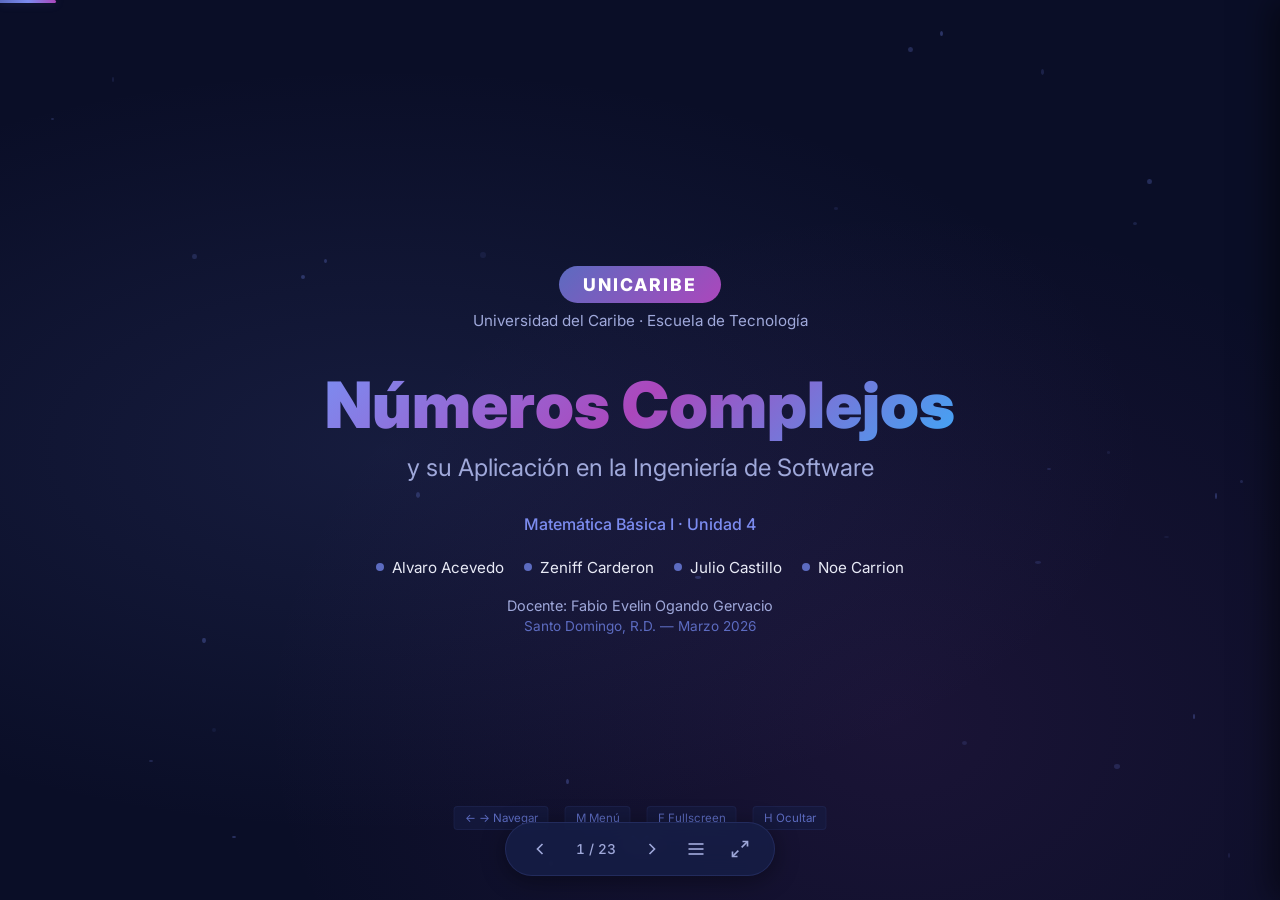
==== index.html @ 7f16c2c8 "feat: presentación interactiva números complejos - UNICARIBE" ====
<!DOCTYPE html>
<html lang="es">
<head>
  <meta charset="UTF-8">
  <meta name="viewport" content="width=device-width, initial-scale=1.0">
  <title>Números Complejos y su Aplicación en la Ingeniería de Software</title>
  <link rel="stylesheet" href="styles.css">
  <link rel="preconnect" href="https://fonts.googleapis.com">
  <link href="https://fonts.googleapis.com/css2?family=Inter:wght@300;400;500;600;700;800;900&family=JetBrains+Mono:wght@400;500&display=swap" rel="stylesheet">
</head>
<body>

  <!-- Progress Bar -->
  <div class="progress-bar" id="progressBar"></div>

  <!-- Navigation -->
  <nav class="nav-controls">
    <button class="nav-btn" id="btnPrev" title="Anterior (←)">
      <svg width="20" height="20" viewBox="0 0 24 24" fill="none" stroke="currentColor" stroke-width="2"><polyline points="15 18 9 12 15 6"/></svg>
    </button>
    <span class="slide-counter" id="slideCounter">1 / 23</span>
    <button class="nav-btn" id="btnNext" title="Siguiente (→)">
      <svg width="20" height="20" viewBox="0 0 24 24" fill="none" stroke="currentColor" stroke-width="2"><polyline points="9 18 15 12 9 6"/></svg>
    </button>
    <button class="nav-btn" id="btnMenu" title="Índice (M)">
      <svg width="20" height="20" viewBox="0 0 24 24" fill="none" stroke="currentColor" stroke-width="2"><line x1="3" y1="6" x2="21" y2="6"/><line x1="3" y1="12" x2="21" y2="12"/><line x1="3" y1="18" x2="21" y2="18"/></svg>
    </button>
    <button class="nav-btn" id="btnFullscreen" title="Pantalla completa (F)">
      <svg width="20" height="20" viewBox="0 0 24 24" fill="none" stroke="currentColor" stroke-width="2"><polyline points="15 3 21 3 21 9"/><polyline points="9 21 3 21 3 15"/><line x1="21" y1="3" x2="14" y2="10"/><line x1="3" y1="21" x2="10" y2="14"/></svg>
    </button>
  </nav>

  <!-- Side Menu -->
  <div class="side-menu" id="sideMenu">
    <div class="menu-header">
      <h3>Índice</h3>
      <button class="menu-close" id="menuClose">&times;</button>
    </div>
    <ul class="menu-list" id="menuList"></ul>
  </div>
  <div class="menu-overlay" id="menuOverlay"></div>

  <!-- Slides Container -->
  <div class="slides-container" id="slidesContainer">

    <!-- SLIDE 0: Portada -->
    <section class="slide slide-cover active" data-title="Portada">
      <div class="cover-bg">
        <div class="cover-particles" id="coverParticles"></div>
      </div>
      <div class="cover-content">
        <div class="cover-university">
          <div class="uni-badge">UNICARIBE</div>
          <p>Universidad del Caribe &middot; Escuela de Tecnología</p>
        </div>
        <h1 class="cover-title">
          <span class="title-accent">Números Complejos</span>
          <span class="title-sub">y su Aplicación en la Ingeniería de Software</span>
        </h1>
        <div class="cover-meta">
          <p class="cover-subject">Matemática Básica I &middot; Unidad 4</p>
          <div class="cover-team">
            <div class="team-member"><span class="team-dot"></span>Alvaro Acevedo</div>
            <div class="team-member"><span class="team-dot"></span>Zeniff Carderon</div>
            <div class="team-member"><span class="team-dot"></span>Julio Castillo</div>
            <div class="team-member"><span class="team-dot"></span>Noe Carrion</div>
          </div>
          <p class="cover-prof">Docente: Fabio Evelin Ogando Gervacio</p>
          <p class="cover-date">Santo Domingo, R.D. &mdash; Marzo 2026</p>
        </div>
        <div class="cover-arrow" onclick="goToSlide(1)">
          <svg width="32" height="32" viewBox="0 0 24 24" fill="none" stroke="currentColor" stroke-width="2"><polyline points="6 9 12 15 18 9"/></svg>
        </div>
      </div>
    </section>

    <!-- SLIDE 1: Agenda -->
    <section class="slide" data-title="Agenda">
      <div class="slide-inner">
        <div class="section-label">Vista General</div>
        <h2 class="slide-title">Agenda de la Presentación</h2>
        <div class="agenda-grid">
          <div class="agenda-card" onclick="goToSlide(2)">
            <div class="agenda-num">01</div>
            <div class="agenda-info">
              <h4>Introducción y Justificación</h4>
              <p>Contexto y relevancia del tema</p>
              <span class="agenda-speaker">Zeniff Carderon</span>
            </div>
          </div>
          <div class="agenda-card" onclick="goToSlide(4)">
            <div class="agenda-num">02</div>
            <div class="agenda-info">
              <h4>Números Imaginarios y Unidad Imaginaria</h4>
              <p>Fundamentos teóricos</p>
              <span class="agenda-speaker">Zeniff Carderon</span>
            </div>
          </div>
          <div class="agenda-card" onclick="goToSlide(7)">
            <div class="agenda-num">03</div>
            <div class="agenda-info">
              <h4>Conjuntos y Operaciones Complejas</h4>
              <p>Aritmética compleja y FFT</p>
              <span class="agenda-speaker">Noe Carrion</span>
            </div>
          </div>
          <div class="agenda-card" onclick="goToSlide(12)">
            <div class="agenda-num">04</div>
            <div class="agenda-info">
              <h4>Fractales, Cripto, IA y Videojuegos</h4>
              <p>Aplicaciones en software</p>
              <span class="agenda-speaker">Alvaro Acevedo</span>
            </div>
          </div>
          <div class="agenda-card" onclick="goToSlide(16)">
            <div class="agenda-num">05</div>
            <div class="agenda-info">
              <h4>Telecom, Robótica y Cuántica</h4>
              <p>Aplicaciones avanzadas</p>
              <span class="agenda-speaker">Julio Castillo</span>
            </div>
          </div>
          <div class="agenda-card" onclick="goToSlide(20)">
            <div class="agenda-num">06</div>
            <div class="agenda-info">
              <h4>Conclusiones</h4>
              <p>Síntesis y reflexiones</p>
              <span class="agenda-speaker">Julio Castillo</span>
            </div>
          </div>
        </div>
      </div>
    </section>

    <!-- SLIDE 2: Introducción -->
    <section class="slide" data-title="Introducción" data-speaker="Zeniff Carderon">
      <div class="slide-inner">
        <div class="speaker-badge">Zeniff Carderon</div>
        <div class="section-label">Sección 1</div>
        <h2 class="slide-title">Introducción</h2>
        <div class="two-col">
          <div class="col-text">
            <div class="reveal-item">
              <div class="highlight-box">
                <p>Cuando escuchamos <strong>"números complejos"</strong>, puede sonar abstracto. Pero la realidad es que están detrás de tecnologías que usamos <em>todos los días</em>.</p>
              </div>
            </div>
            <ul class="styled-list reveal-item">
              <li><span class="list-icon">🎵</span>La música que escuchamos en Spotify</li>
              <li><span class="list-icon">📸</span>Los filtros de Instagram</li>
              <li><span class="list-icon">🎙️</span>Siri, Alexa y asistentes de voz</li>
              <li><span class="list-icon">🎮</span>Los gráficos de los videojuegos</li>
            </ul>
            <div class="reveal-item">
              <div class="callout-box">
                <strong>Objetivo:</strong> Entender los números complejos y ver cómo se usan para construir software en la vida real.
              </div>
            </div>
          </div>
          <div class="col-visual">
            <div class="app-hub">
              <div class="hub-center">Números<br>Complejos</div>
              <div class="hub-item hub-1">FFT / Audio<br><small>MP3, Spotify</small></div>
              <div class="hub-item hub-2">Fractales<br><small>Mandelbrot</small></div>
              <div class="hub-item hub-3">Criptografía<br><small>RSA, Cuántica</small></div>
              <div class="hub-item hub-4">IA<br><small>Redes neuronales</small></div>
              <div class="hub-item hub-5">Gráficos 2D/3D<br><small>Unity, Unreal</small></div>
            </div>
          </div>
        </div>
      </div>
    </section>

    <!-- SLIDE 3: Justificación -->
    <section class="slide" data-title="Justificación" data-speaker="Zeniff Carderon">
      <div class="slide-inner">
        <div class="speaker-badge">Zeniff Carderon</div>
        <div class="section-label">Sección 2</div>
        <h2 class="slide-title">Justificación</h2>
        <div class="cards-row">
          <div class="info-card reveal-item">
            <div class="card-icon">🎯</div>
            <h4>¿En qué consiste?</h4>
            <p>Investigación de la Unidad 4 (números complejos) con ejemplos y aplicaciones directas a la ingeniería de software. No es solo copiar definiciones, sino <strong>entender para qué sirven</strong>.</p>
          </div>
          <div class="info-card reveal-item">
            <div class="card-icon">🎓</div>
            <h4>Relevancia Académica</h4>
            <p>Contextualizamos los números complejos dentro de problemas reales: procesamiento de señales, computación gráfica, seguridad informática.</p>
          </div>
          <div class="info-card reveal-item">
            <div class="card-icon">🏢</div>
            <h4>Importancia Industrial</h4>
            <p>Empresas como <strong>Google, Apple, Meta, Spotify y Tesla</strong> utilizan algoritmos que dependen directamente de la aritmética de números complejos.</p>
          </div>
        </div>
        <div class="reveal-item">
          <div class="quote-box">
            "Como futuros ingenieros de software, necesitamos saber que las matemáticas NO son algo separado de la programación."
          </div>
        </div>
      </div>
    </section>

    <!-- SLIDE 4: Números Imaginarios -->
    <section class="slide" data-title="3.1 Números Imaginarios" data-speaker="Zeniff Carderon">
      <div class="slide-inner">
        <div class="speaker-badge">Zeniff Carderon</div>
        <div class="section-label">Tema 3.1</div>
        <h2 class="slide-title">Los Números Imaginarios</h2>
        <div class="two-col">
          <div class="col-text">
            <div class="reveal-item">
              <div class="problem-box">
                <h4>El problema</h4>
                <p>¿Qué pasa si intentamos resolver <strong>x² = −1</strong>?</p>
                <p>No existe ningún número real cuyo cuadrado sea negativo.</p>
              </div>
            </div>
            <div class="reveal-item">
              <div class="solution-box">
                <h4>La solución</h4>
                <p>Los matemáticos inventaron un nuevo tipo de número: los <strong>números imaginarios</strong>.</p>
                <p>Forma: <code class="formula">bi</code> donde <em>b</em> es un número real e <em>i</em> es la "unidad imaginaria".</p>
                <p class="examples">Ejemplos: <code>3i</code>, <code>−5i</code>, <code>0.7i</code></p>
              </div>
            </div>
            <div class="reveal-item">
              <div class="callout-box">
                <strong>En software:</strong> La Transformada de Fourier usa números imaginarios internamente. Sin ellos, no existiría el formato MP3 ni los asistentes de voz.
              </div>
            </div>
          </div>
          <div class="col-visual reveal-item">
            <div class="code-block">
              <div class="code-header">
                <span class="code-dot red"></span>
                <span class="code-dot yellow"></span>
                <span class="code-dot green"></span>
                <span class="code-lang">Python</span>
              </div>
              <pre><code><span class="code-comment"># En Python, se usa 'j' en vez de 'i'</span>
z = 3 + 4j
<span class="code-keyword">print</span>(z)        <span class="code-comment"># (3+4j)</span>
<span class="code-keyword">print</span>(z.real)   <span class="code-comment"># 3.0</span>
<span class="code-keyword">print</span>(z.imag)   <span class="code-comment"># 4.0</span></code></pre>
            </div>
            <div class="fun-fact">
              <strong>Dato curioso:</strong> Los ingenieros eléctricos usan <em>j</em> en vez de <em>i</em> porque <em>i</em> ya se usa para la corriente. Por eso Python también usa <em>j</em>.
            </div>
          </div>
        </div>
      </div>
    </section>

    <!-- SLIDE 5: Unidad Imaginaria -->
    <section class="slide" data-title="3.2 La Unidad Imaginaria" data-speaker="Zeniff Carderon">
      <div class="slide-inner">
        <div class="speaker-badge">Zeniff Carderon</div>
        <div class="section-label">Tema 3.2</div>
        <h2 class="slide-title">La Unidad Imaginaria</h2>
        <div class="formula-hero reveal-item">
          <div class="formula-big">i = √(−1)</div>
          <div class="formula-equiv">equivalentemente: i² = −1</div>
        </div>
        <div class="reveal-item">
          <h3 class="subtitle">Ciclo de las potencias de <em>i</em> (se repite cada 4)</h3>
        </div>
        <div class="cycle-grid reveal-item">
          <div class="cycle-card cycle-1">
            <div class="cycle-power">i¹ = i</div>
            <div class="cycle-angle">90° rotación</div>
          </div>
          <div class="cycle-arrow">→</div>
          <div class="cycle-card cycle-2">
            <div class="cycle-power">i² = −1</div>
            <div class="cycle-angle">180° rotación</div>
          </div>
          <div class="cycle-arrow">→</div>
          <div class="cycle-card cycle-3">
            <div class="cycle-power">i³ = −i</div>
            <div class="cycle-angle">270° rotación</div>
          </div>
          <div class="cycle-arrow">→</div>
          <div class="cycle-card cycle-4">
            <div class="cycle-power">i⁴ = 1</div>
            <div class="cycle-angle">360° = vuelta</div>
          </div>
        </div>
        <div class="reveal-item">
          <div class="callout-box">
            <strong>En gráficos:</strong> Multiplicar un punto por <em>i</em> equivale a rotarlo 90° en la pantalla. Esto se usa en motores gráficos 2D, herramientas CAD y animaciones.
          </div>
        </div>
      </div>
    </section>

    <!-- SLIDE 6: Transición Desarrollo -->
    <section class="slide slide-transition" data-title="— Desarrollo Teórico">
      <div class="transition-content">
        <div class="transition-number">Parte II</div>
        <h2 class="transition-title">Conjuntos y Operaciones<br>con Números Complejos</h2>
        <p class="transition-sub">Ahora que conocemos los imaginarios, veamos cómo se combinan con los reales</p>
        <div class="transition-speaker">Expone: Noe Carrion</div>
      </div>
    </section>

    <!-- SLIDE 7: Conjuntos de Números Complejos -->
    <section class="slide" data-title="3.3 Conjuntos de Números Complejos" data-speaker="Noe Carrion">
      <div class="slide-inner">
        <div class="speaker-badge">Noe Carrion</div>
        <div class="section-label">Tema 3.3</div>
        <h2 class="slide-title">Conjuntos de Números Complejos (a + bi)</h2>
        <div class="two-col">
          <div class="col-text">
            <div class="formula-hero small reveal-item">
              <div class="formula-big">z = a + bi</div>
              <div class="formula-equiv"><em>a</em> = parte real &nbsp;|&nbsp; <em>b</em> = parte imaginaria</div>
            </div>
            <ul class="styled-list reveal-item">
              <li>El conjunto de todos los números complejos se llama <strong>ℂ</strong></li>
              <li>Los complejos <strong>incluyen</strong> a todos los demás conjuntos numéricos</li>
              <li>El número 5 es complejo: <code>5 + 0i</code></li>
              <li>El número 3i también es complejo: <code>0 + 3i</code></li>
            </ul>
            <div class="reveal-item">
              <h4>Formas de escribir un número complejo:</h4>
              <div class="forms-list">
                <div class="form-item"><strong>Rectangular:</strong> <code>z = a + bi</code> (la más común)</div>
                <div class="form-item"><strong>Polar:</strong> <code>z = r(cosθ + i·senθ)</code></div>
                <div class="form-item"><strong>Exponencial:</strong> <code>z = r·e^(iθ)</code> — la que usa la FFT</div>
              </div>
            </div>
          </div>
          <div class="col-visual reveal-item">
            <div class="complex-plane">
              <div class="plane-title">Plano Complejo Interactivo</div>
              <div class="interactive-inputs">
                <label>a = <input type="number" id="planeInputA" value="3" step="0.5" min="-3.5" max="3.5" oninput="onPlaneInputChange()"></label>
                <span class="input-plus">+</span>
                <label><input type="number" id="planeInputB" value="2" step="0.5" min="-3" max="3" oninput="onPlaneInputChange()"> i</label>
              </div>
              <canvas id="complexPlane" width="380" height="340"></canvas>
              <div class="plane-info" id="planeInfo"></div>
            </div>
          </div>
        </div>
      </div>
    </section>

    <!-- SLIDE 8: Operaciones y Propiedades -->
    <section class="slide" data-title="3.4 Operaciones con Números Complejos" data-speaker="Noe Carrion">
      <div class="slide-inner">
        <div class="speaker-badge">Noe Carrion</div>
        <div class="section-label">Tema 3.4</div>
        <h2 class="slide-title">Operaciones y Propiedades</h2>
        <div class="two-col">
          <div class="col-text">
            <div class="reveal-item">
              <h3 class="subtitle">Propiedades (como los reales)</h3>
              <ul class="styled-list compact">
                <li><strong>Conmutativa:</strong> z₁ + z₂ = z₂ + z₁</li>
                <li><strong>Asociativa:</strong> (z₁ + z₂) + z₃ = z₁ + (z₂ + z₃)</li>
                <li><strong>Distributiva:</strong> z₁ · (z₂ + z₃) = z₁·z₂ + z₁·z₃</li>
                <li><strong>Elemento neutro:</strong> 0 para suma, 1 para multiplicación</li>
              </ul>
            </div>
          </div>
          <div class="col-text">
            <div class="reveal-item">
              <h3 class="subtitle">Operaciones clave</h3>
              <div class="ops-cards">
                <div class="op-card">
                  <h5>Conjugado</h5>
                  <code>z̄ = a − bi</code>
                  <p>Se "flipea" el signo de la parte imaginaria</p>
                </div>
                <div class="op-card">
                  <h5>Módulo</h5>
                  <code>|z| = √(a² + b²)</code>
                  <p>Distancia al origen. En la FFT = amplitud</p>
                </div>
                <div class="op-card">
                  <h5>Argumento</h5>
                  <code>θ = arctan(b/a)</code>
                  <p>El ángulo. En la FFT = fase de la señal</p>
                </div>
              </div>
            </div>
          </div>
        </div>
      </div>
    </section>

    <!-- SLIDE 9: Suma, Resta, Multiplicación, División -->
    <section class="slide" data-title="3.5 Suma, Resta, Multiplicación y División" data-speaker="Noe Carrion">
      <div class="slide-inner">
        <div class="speaker-badge">Noe Carrion</div>
        <div class="section-label">Tema 3.5</div>
        <h2 class="slide-title">Suma, Resta, Multiplicación y División</h2>
        <div class="two-col">
          <div class="col-text">
            <div class="ops-grid-compact">
              <div class="op-big-card sum reveal-item">
                <h4>➕ Suma</h4>
                <div class="op-formula">(a+bi) + (c+di) = <strong>(a+c) + (b+d)i</strong></div>
                <div class="op-result">= <span id="resultSum">4 + 7i</span></div>
              </div>
              <div class="op-big-card sub reveal-item">
                <h4>➖ Resta</h4>
                <div class="op-formula">(a+bi) − (c+di) = <strong>(a−c) + (b−d)i</strong></div>
                <div class="op-result">= <span id="resultSub">2 − 3i</span></div>
              </div>
              <div class="op-big-card mul reveal-item">
                <h4>✖️ Multiplicación</h4>
                <div class="op-formula">(ac−bd) + (ad+bc)i</div>
                <div class="op-result">= <span id="resultMul">−1 + 22i</span></div>
              </div>
              <div class="op-big-card div reveal-item">
                <h4>➗ División</h4>
                <div class="op-formula">Multiplicar por conjugado</div>
                <div class="op-result">= <span id="resultDiv">0.68 + 0.16i</span></div>
              </div>
            </div>
          </div>
          <div class="col-text">
            <div class="reveal-item">
              <div class="calc-panel">
                <h4 class="calc-title">Calculadora Interactiva</h4>
                <div class="calc-row">
                  <span class="calc-label">z₁ =</span>
                  <input type="number" id="opsA1" value="3" step="1" class="calc-input">
                  <span class="calc-op">+</span>
                  <input type="number" id="opsB1" value="5" step="1" class="calc-input">
                  <span class="calc-i">i</span>
                </div>
                <div class="calc-row">
                  <span class="calc-label">z₂ =</span>
                  <input type="number" id="opsA2" value="1" step="1" class="calc-input">
                  <span class="calc-op">+</span>
                  <input type="number" id="opsB2" value="2" step="1" class="calc-input">
                  <span class="calc-i">i</span>
                </div>
                <p class="calc-hint">Cambia los valores y mira los resultados actualizarse en tiempo real</p>
              </div>
            </div>
            <div class="reveal-item">
              <div class="callout-box">
                <strong>¿Dónde se usan?</strong> La multiplicación compleja es el corazón de la FFT y los fractales. La suma se usa en superposición de señales.
              </div>
            </div>
          </div>
        </div>
      </div>
    </section>

    <!-- SLIDE 10: Transición Aplicaciones -->
    <section class="slide slide-transition" data-title="— Aplicaciones en Ing. de Software">
      <div class="transition-content">
        <div class="transition-number">Parte III</div>
        <h2 class="transition-title">Aplicaciones en la<br>Ingeniería de Software</h2>
        <p class="transition-sub">Ahora viene lo bueno: cómo los números complejos se aplican en el mundo real del software</p>
      </div>
    </section>

    <!-- SLIDE 11: FFT -->
    <section class="slide" data-title="4.1 Transformada Rápida de Fourier (FFT)" data-speaker="Noe Carrion">
      <div class="slide-inner">
        <div class="speaker-badge">Noe Carrion</div>
        <div class="section-label">Tema 4.1</div>
        <h2 class="slide-title">Transformada Rápida de Fourier (FFT)</h2>
        <div class="two-col">
          <div class="col-text">
            <div class="reveal-item">
              <div class="highlight-box">
                <p>La FFT toma una señal (como una grabación de audio) y la descompone en las frecuencias que la forman. <strong>Es como separar los instrumentos de una canción.</strong></p>
              </div>
            </div>
            <div class="reveal-item">
              <h3 class="subtitle">¿Dónde se usa?</h3>
              <ul class="styled-list">
                <li><span class="list-icon">🎵</span><strong>MP3 / AAC:</strong> Elimina frecuencias inaudibles</li>
                <li><span class="list-icon">🎙️</span><strong>Siri / Alexa:</strong> Descomponen la voz en frecuencias</li>
                <li><span class="list-icon">📷</span><strong>JPEG:</strong> Usa variante de FFT para comprimir fotos</li>
                <li><span class="list-icon">🎧</span><strong>Ecualizadores:</strong> Ajustan frecuencias específicas</li>
                <li><span class="list-icon">🔍</span><strong>Shazam:</strong> Identifica canciones por patrones de frecuencia</li>
              </ul>
            </div>
          </div>
          <div class="col-visual">
            <div class="canvas-demo reveal-item">
              <canvas id="fftWaveCanvas" width="380" height="340"></canvas>
              <p class="plane-caption">Señal = suma de ondas simples → FFT las separa</p>
            </div>
          </div>
        </div>
      </div>
    </section>

    <!-- SLIDE 12: Fractales / Mandelbrot -->
    <section class="slide" data-title="4.2 Fractales: Conjunto de Mandelbrot" data-speaker="Alvaro Acevedo">
      <div class="slide-inner">
        <div class="speaker-badge">Alvaro Acevedo</div>
        <div class="section-label">Tema 4.2</div>
        <h2 class="slide-title">Fractales: El Conjunto de Mandelbrot</h2>
        <div class="two-col">
          <div class="col-text">
            <div class="formula-hero small reveal-item">
              <div class="formula-big">z(n+1) = z(n)² + c</div>
              <div class="formula-equiv">donde z y c son números complejos</div>
            </div>
            <div class="reveal-item">
              <div class="steps-list">
                <div class="step-item">
                  <span class="step-num">1</span>
                  <p>Para cada punto <em>c</em> del plano complejo, se repite la fórmula</p>
                </div>
                <div class="step-item">
                  <span class="step-num">2</span>
                  <p>Si |z| no supera 2, el punto pertenece al conjunto (se pinta negro)</p>
                </div>
                <div class="step-item">
                  <span class="step-num">3</span>
                  <p>Los demás se colorean según cuántas iteraciones tardó en escapar</p>
                </div>
              </div>
            </div>
            <div class="reveal-item">
              <h3 class="subtitle">¿Dónde se usa en software?</h3>
              <ul class="styled-list compact">
                <li><strong>No Man's Sky:</strong> Genera planetas y terrenos infinitos</li>
                <li><strong>Arte generativo:</strong> Patrones únicos e impresionantes</li>
                <li><strong>Compresión fractal:</strong> Reduce tamaño de archivos</li>
                <li><strong>Antenas:</strong> Curva de Hilbert en celulares</li>
              </ul>
            </div>
          </div>
          <div class="col-visual reveal-item">
            <div class="mandelbrot-container">
              <canvas id="mandelbrotCanvas" width="380" height="340"></canvas>
              <p class="plane-caption">Hacé click en cualquier punto para ver las iteraciones</p>
              <div class="mandelbrot-info" id="mandelbrotInfo">
                <small style="color:var(--text-dim)">Click en el fractal para explorar...</small>
              </div>
            </div>
          </div>
        </div>
      </div>
    </section>

    <!-- SLIDE 13: Criptografía -->
    <section class="slide" data-title="4.3 Criptografía y Seguridad" data-speaker="Alvaro Acevedo">
      <div class="slide-inner">
        <div class="speaker-badge">Alvaro Acevedo</div>
        <div class="section-label">Tema 4.3</div>
        <h2 class="slide-title">Criptografía y Seguridad Informática</h2>
        <div class="two-col">
          <div class="col-text">
            <div class="reveal-item">
              <div class="highlight-box">
                <p>La criptografía moderna protege contraseñas, transacciones bancarias y comunicaciones. La <strong>computación cuántica</strong> está cambiando las reglas del juego.</p>
              </div>
            </div>
            <div class="reveal-item">
              <div class="steps-list">
                <div class="step-item warning">
                  <span class="step-num">!</span>
                  <p>El <strong>algoritmo de Shor</strong> (cuántico) puede romper RSA usando la Transformada Cuántica de Fourier, que trabaja con números complejos.</p>
                </div>
              </div>
            </div>
            <div class="reveal-item">
              <div class="callout-box">
                <strong>Para ingenieros de software:</strong> Necesitarán entender matemática compleja para diseñar sistemas seguros ante las amenazas cuánticas.
              </div>
            </div>
          </div>
          <div class="col-visual">
            <div class="canvas-demo reveal-item">
              <canvas id="cryptoCanvas" width="380" height="300"></canvas>
              <p class="plane-caption">Multiplicar por z(clave) = rotar + escalar = encriptar</p>
            </div>
          </div>
        </div>
      </div>
    </section>

    <!-- SLIDE 14: Inteligencia Artificial -->
    <section class="slide" data-title="4.4 Inteligencia Artificial" data-speaker="Alvaro Acevedo">
      <div class="slide-inner">
        <div class="speaker-badge">Alvaro Acevedo</div>
        <div class="section-label">Tema 4.4</div>
        <h2 class="slide-title">Inteligencia Artificial</h2>
        <div class="slide-image wide reveal-item">
          <img src="https://upload.wikimedia.org/wikipedia/commons/e/ee/Artificial_Neural_Network_with_Chip.jpg" alt="Red neuronal artificial con chip" onerror="this.parentElement.classList.add('img-fallback')">
          <div class="img-fallback-content">Redes Neuronales Artificiales</div>
          <div class="img-overlay-label">Las redes neuronales complejas usan aritmética de números complejos</div>
        </div>
        <div class="cards-row two-cards">
          <div class="info-card large reveal-item">
            <div class="card-icon">🧠</div>
            <h4>Redes Neuronales Complejas</h4>
            <p><strong>Complex-Valued Neural Networks:</strong> Usan pesos y activaciones como números complejos.</p>
            <ul class="inner-list">
              <li>Especialmente buenas procesando señales de <strong>radar, sonar y comunicaciones</strong></li>
              <li>Capturan información de fase que las redes reales pierden</li>
            </ul>
          </div>
          <div class="info-card large reveal-item">
            <div class="card-icon">🎙️</div>
            <h4>Preprocesamiento de Audio</h4>
            <p>Antes de que un modelo de IA pueda "escuchar" tu voz:</p>
            <ul class="inner-list">
              <li>La señal de audio se transforma con la <strong>FFT</strong> (números complejos)</li>
              <li>Se extraen las frecuencias</li>
              <li><strong>Sin este paso, los asistentes de voz NO funcionarían</strong></li>
            </ul>
          </div>
        </div>
        <div class="reveal-item">
          <div class="flow-simple">
            <span class="flow-step">🎤 Voz</span>
            <span class="flow-arrow">→</span>
            <span class="flow-step accent">FFT (ℂ)</span>
            <span class="flow-arrow">→</span>
            <span class="flow-step">Frecuencias</span>
            <span class="flow-arrow">→</span>
            <span class="flow-step">🤖 Modelo IA</span>
            <span class="flow-arrow">→</span>
            <span class="flow-step">💬 Respuesta</span>
          </div>
        </div>
      </div>
    </section>

    <!-- SLIDE 15: Videojuegos y Gráficos 2D/3D -->
    <section class="slide" data-title="4.5 Videojuegos y Gráficos 2D/3D" data-speaker="Alvaro Acevedo">
      <div class="slide-inner">
        <div class="speaker-badge">Alvaro Acevedo</div>
        <div class="section-label">Tema 4.5</div>
        <h2 class="slide-title">Videojuegos y Gráficos 2D/3D</h2>
        <div class="two-col">
          <div class="col-text">
            <div class="reveal-item">
              <div class="highlight-box">
                <p>Un punto en pantalla tiene coordenadas (x, y). Un número complejo <code>a + bi</code> también tiene dos componentes. <strong>¡Son equivalentes!</strong></p>
              </div>
            </div>
            <div class="reveal-item">
              <div class="compare-cards">
                <div class="compare-card">
                  <h5>Gráficos 2D</h5>
                  <ul>
                    <li>Rotaciones: z · e^(iθ)</li>
                    <li>Escalado: z · r</li>
                    <li>Traslación: z + w</li>
                    <li>Reflexión: conjugado z̄</li>
                  </ul>
                  <p class="compare-used"><strong>Usado en:</strong> Canvas HTML5, SVG, juegos 2D, Figma</p>
                </div>
                <div class="compare-card accent">
                  <h5>Gráficos 3D (Quaterniones)</h5>
                  <ul>
                    <li>Extensión de complejos a 3D/4D</li>
                    <li>q = a + bi + cj + dk</li>
                    <li>Evitan "gimbal lock"</li>
                  </ul>
                  <p class="compare-used"><strong>Usado en:</strong> Unity, Unreal, Blender, Meta Quest, drones</p>
                </div>
              </div>
            </div>
          </div>
          <div class="col-visual reveal-item">
            <div class="rotation-demo">
              <canvas id="rotationCanvas" width="350" height="350"></canvas>
              <p class="plane-caption">Multiplicar por e^(iθ) rota el punto θ grados</p>
            </div>
          </div>
        </div>
      </div>
    </section>

    <!-- SLIDE 16: Transición -->
    <section class="slide slide-transition" data-title="— Aplicaciones Avanzadas">
      <div class="transition-content">
        <div class="transition-number">Parte IV</div>
        <h2 class="transition-title">Telecomunicaciones,<br>Robótica y Cuántica</h2>
        <p class="transition-sub">Aplicaciones avanzadas que están definiendo el futuro de la tecnología</p>
        <div class="transition-speaker">Expone: Julio Castillo</div>
      </div>
    </section>

    <!-- SLIDE 17: Telecomunicaciones -->
    <section class="slide" data-title="4.6 Telecomunicaciones y Redes" data-speaker="Julio Castillo">
      <div class="slide-inner">
        <div class="speaker-badge">Julio Castillo</div>
        <div class="section-label">Tema 4.6</div>
        <h2 class="slide-title">Telecomunicaciones y Redes</h2>
        <div class="slide-image wide short reveal-item">
          <img src="https://upload.wikimedia.org/wikipedia/commons/9/96/Tour_t%C3%A9l%C3%A9communication_1230_boulevard_Louis-XIV.jpg" alt="Torre de telecomunicaciones" onerror="this.parentElement.classList.add('img-fallback')">
          <div class="img-fallback-content">Telecomunicaciones</div>
          <div class="img-overlay-label">Las señales 5G, WiFi y Bluetooth se describen matemáticamente con números complejos</div>
        </div>
        <div class="reveal-item">
          <div class="highlight-box">
            <p>Cada vez que enviás un mensaje de WhatsApp, hacés una videollamada o ves un video en YouTube, los datos viajan como <strong>ondas electromagnéticas</strong> descritas con números complejos.</p>
          </div>
        </div>
        <div class="reveal-item">
          <div class="telecom-flow">
            <div class="telecom-step">
              <div class="telecom-icon">📡</div>
              <h5>Señal 5G/WiFi</h5>
              <small>Onda compleja</small>
            </div>
            <div class="telecom-arrow">→</div>
            <div class="telecom-step accent">
              <div class="telecom-icon">⚙️</div>
              <h5>Modulación QAM/OFDM</h5>
              <small>a + bi → amplitud + fase</small>
            </div>
            <div class="telecom-arrow">→</div>
            <div class="telecom-step">
              <div class="telecom-icon">💻</div>
              <h5>Software: FFT inversa</h5>
              <small>Decodificación digital</small>
            </div>
            <div class="telecom-arrow">→</div>
            <div class="telecom-step">
              <div class="telecom-icon">📱</div>
              <h5>Tu App</h5>
              <small>Datos listos</small>
            </div>
          </div>
        </div>
        <div class="reveal-item">
          <div class="tech-tags">
            <span class="tech-tag">WiFi 6</span>
            <span class="tech-tag">5G</span>
            <span class="tech-tag">Bluetooth</span>
            <span class="tech-tag">GPS</span>
            <span class="tech-tag">Netflix</span>
            <span class="tech-tag">YouTube</span>
            <span class="tech-tag">Zoom</span>
            <span class="tech-tag">WhatsApp</span>
            <span class="tech-tag">IoT</span>
          </div>
        </div>
        <div class="canvas-demo canvas-demo-wide reveal-item">
          <canvas id="qamCanvas" width="700" height="280"></canvas>
          <p class="plane-caption">Cada punto = un número complejo = datos digitales</p>
        </div>
      </div>
    </section>

    <!-- SLIDE 18: Robótica -->
    <section class="slide" data-title="4.7 Robótica y Sistemas de Control" data-speaker="Julio Castillo">
      <div class="slide-inner">
        <div class="speaker-badge">Julio Castillo</div>
        <div class="section-label">Tema 4.7</div>
        <h2 class="slide-title">Robótica y Sistemas de Control</h2>
        <div class="two-col">
          <div class="col-text">
            <div class="reveal-item">
              <div class="highlight-box">
                <p>La <strong>Transformada de Laplace</strong> convierte ecuaciones diferenciales (difíciles) en ecuaciones algebraicas con números complejos (más fáciles).</p>
              </div>
            </div>
            <div class="reveal-item">
              <p>Los ingenieros analizan dónde caen los <strong>"polos" y "ceros"</strong> del sistema en el plano complejo para determinar si es estable.</p>
            </div>
            <div class="reveal-item">
              <h3 class="subtitle">¿Dónde se aplica?</h3>
              <ul class="styled-list compact">
                <li><strong>Drones y robots:</strong> Software de vuelo (PX4, ArduPilot) usa controladores PID diseñados en el plano complejo</li>
                <li><strong>Tesla, Waymo:</strong> Sistemas de control para carros autónomos</li>
                <li><strong>MATLAB/Simulink:</strong> Modela sistemas con polos y ceros complejos</li>
                <li><strong>Física de juegos:</strong> Amortiguación y oscilaciones se resuelven con raíces complejas</li>
              </ul>
            </div>
          </div>
          <div class="col-visual">
            <div class="slide-image compact reveal-item">
              <img src="https://upload.wikimedia.org/wikipedia/commons/f/fe/Lexington_Medical%2C_Inc._Manufacturing_Robot_Arm.jpg" alt="Brazo robótico industrial" onerror="this.parentElement.classList.add('img-fallback')">
              <div class="img-fallback-content">Robótica Industrial</div>
            </div>
            <div class="canvas-demo reveal-item">
              <canvas id="controlCanvas" width="380" height="280"></canvas>
              <p class="plane-caption">Respuesta del sistema: polos complejos = oscilación que se estabiliza</p>
            </div>
          </div>
        </div>
      </div>
    </section>

    <!-- SLIDE 19: Computación Cuántica -->
    <section class="slide" data-title="4.8 Computación Cuántica" data-speaker="Julio Castillo">
      <div class="slide-inner">
        <div class="speaker-badge">Julio Castillo</div>
        <div class="section-label">Tema 4.8</div>
        <h2 class="slide-title">Computación Cuántica</h2>
        <div class="slide-image wide short reveal-item">
          <img src="https://upload.wikimedia.org/wikipedia/commons/9/91/IBM_Quantum_System_One.jpg" alt="IBM Quantum System One" onerror="this.parentElement.classList.add('img-fallback')">
          <div class="img-fallback-content">Computadora Cuántica IBM</div>
          <div class="img-overlay-label">IBM Quantum System One: los qubits se representan con números complejos</div>
        </div>
        <div class="formula-hero small reveal-item">
          <div class="formula-big">|ψ⟩ = α|0⟩ + β|1⟩</div>
          <div class="formula-equiv">donde α y β son números COMPLEJOS que cumplen |α|² + |β|² = 1</div>
        </div>
        <div class="cards-row two-cards reveal-item">
          <div class="info-card large">
            <div class="card-icon">⚛️</div>
            <h4>El Qubit</h4>
            <p>Mientras un bit clásico es 0 o 1, un qubit puede ser <strong>superposición de ambos</strong>. Esta superposición se describe con números complejos.</p>
          </div>
          <div class="info-card large">
            <div class="card-icon">🚀</div>
            <h4>¿Por qué importa?</h4>
            <ul class="inner-list">
              <li><strong>Qiskit, Cirq, Q#:</strong> Requieren entender números complejos</li>
              <li><strong>Criptografía post-cuántica:</strong> Nuevos algoritmos de encriptación</li>
              <li><strong>Optimización:</strong> QAOA resuelve problemas complejos más rápido</li>
              <li><strong>ML cuántico:</strong> Redes neuronales + circuitos cuánticos</li>
            </ul>
          </div>
        </div>
        <div class="reveal-item">
          <div class="flow-simple">
            <span class="flow-step">Qubit<br><small>α|0⟩ + β|1⟩</small></span>
            <span class="flow-arrow">→</span>
            <span class="flow-step accent">Puertas Cuánticas<br><small>Matrices de ℂ</small></span>
            <span class="flow-arrow">→</span>
            <span class="flow-step">Resultado<br><small>Algoritmo de Shor, QFT</small></span>
          </div>
        </div>
      </div>
    </section>

    <!-- SLIDE 20: Tabla Resumen -->
    <section class="slide" data-title="Tabla Resumen">
      <div class="slide-inner">
        <div class="section-label">Resumen</div>
        <h2 class="slide-title">¿Dónde se usa cada operación?</h2>
        <div class="table-wrapper reveal-item">
          <table class="styled-table">
            <thead>
              <tr>
                <th>Operación</th>
                <th>Se usa en...</th>
                <th>Ejemplo real</th>
              </tr>
            </thead>
            <tbody>
              <tr>
                <td><strong>Suma / Resta</strong></td>
                <td>Superposición de señales</td>
                <td>Ecualizadores, filtros de audio</td>
              </tr>
              <tr>
                <td><strong>Multiplicación</strong></td>
                <td>FFT, fractales, rotaciones 2D</td>
                <td>Mandelbrot, motores de juegos</td>
              </tr>
              <tr>
                <td><strong>División</strong></td>
                <td>Análisis de impedancia</td>
                <td>Software embebido, IoT</td>
              </tr>
              <tr>
                <td><strong>Módulo |z|</strong></td>
                <td>Espectro de frecuencias</td>
                <td>MP3, Shazam, JPEG</td>
              </tr>
              <tr>
                <td><strong>Conjugado</strong></td>
                <td>Correlación de señales, división</td>
                <td>GPS, reconocimiento de patrones</td>
              </tr>
              <tr>
                <td><strong>Exp. compleja</strong></td>
                <td>FFT, modulación, rotaciones</td>
                <td>Siri, Alexa, WiFi, 5G</td>
              </tr>
              <tr>
                <td><strong>Quaterniones</strong></td>
                <td>Rotaciones 3D</td>
                <td>Unity, Unreal, VR, drones</td>
              </tr>
              <tr>
                <td><strong>Matrices complejas</strong></td>
                <td>Puertas cuánticas, control</td>
                <td>Qiskit, PID, carros autónomos</td>
              </tr>
            </tbody>
          </table>
        </div>
      </div>
    </section>

    <!-- SLIDE 21: Conclusiones -->
    <section class="slide" data-title="Conclusiones" data-speaker="Julio Castillo">
      <div class="slide-inner">
        <div class="speaker-badge">Julio Castillo</div>
        <div class="section-label">Cierre</div>
        <h2 class="slide-title">Conclusiones</h2>
        <div class="conclusions-grid">
          <div class="conclusion-card reveal-item">
            <span class="conc-num">1</span>
            <p>Los números complejos <strong>no son un invento "inútil"</strong>. Son la base matemática de tecnologías que usamos todos los días.</p>
          </div>
          <div class="conclusion-card reveal-item">
            <span class="conc-num">2</span>
            <p>La <strong>FFT</strong> es quizás el algoritmo más importante del procesamiento digital. Sin ella no existirían MP3, JPEG ni reconocimiento de voz.</p>
          </div>
          <div class="conclusion-card reveal-item">
            <span class="conc-num">3</span>
            <p>Los <strong>fractales</strong> demuestran que una simple fórmula compleja (z² + c) puede generar gráficos infinitamente complejos.</p>
          </div>
          <div class="conclusion-card reveal-item">
            <span class="conc-num">4</span>
            <p>Las <strong>rotaciones 2D y 3D</strong> (quaterniones) que usan todos los motores de videojuegos son extensiones de la multiplicación compleja.</p>
          </div>
          <div class="conclusion-card reveal-item">
            <span class="conc-num">5</span>
            <p>Las <strong>telecomunicaciones modernas</strong> (WiFi, 5G, GPS, streaming) dependen de la modulación con aritmética compleja.</p>
          </div>
          <div class="conclusion-card reveal-item">
            <span class="conc-num">6</span>
            <p>La <strong>computación cuántica</strong>, el futuro de la tecnología, está completamente construida sobre números complejos.</p>
          </div>
        </div>
        <div class="reveal-item">
          <div class="quote-box">
            "Como futuros ingenieros de software, entender las matemáticas detrás del código nos permite no solo usar herramientas, sino crear y optimizar las nuestras."
          </div>
        </div>
      </div>
    </section>

    <!-- SLIDE 22: Preguntas -->
    <section class="slide slide-end" data-title="Preguntas">
      <div class="end-content">
        <div class="end-icon">💡</div>
        <h2 class="end-title">¿Preguntas?</h2>
        <p class="end-sub">Gracias por su atención</p>
        <div class="end-team">
          <div class="end-member">Alvaro Acevedo</div>
          <div class="end-member">Zeniff Carderon</div>
          <div class="end-member">Julio Castillo</div>
          <div class="end-member">Noe Carrion</div>
        </div>
        <div class="end-info">
          <p>Matemática Básica I &middot; UNICARIBE &middot; Marzo 2026</p>
          <p>Docente: Fabio Evelin Ogando Gervacio</p>
        </div>
        <button class="btn-home" onclick="goToSlide(0)">Ir al Inicio</button>
      </div>
    </section>

  </div>

  <!-- Keyboard hints -->
  <div class="keyboard-hints" id="keyboardHints">
    <span>← → Navegar</span>
    <span>M Menú</span>
    <span>F Fullscreen</span>
    <span>H Ocultar</span>
  </div>

  <script src="script.js"></script>
</body>
</html>
---- styles.css ----
/* ============================================
   VARIABLES & RESET
   ============================================ */
:root {
  --bg: #0a0e27;
  --bg-light: #111738;
  --bg-card: #161d45;
  --bg-card-hover: #1c2555;
  --text: #e8eaf6;
  --text-muted: #9fa8da;
  --text-dim: #5c6bc0;
  --accent: #5c6bc0;
  --accent-bright: #7c8cf0;
  --accent-glow: rgba(92, 107, 192, 0.3);
  --green: #66bb6a;
  --green-bg: rgba(102, 187, 106, 0.1);
  --red: #ef5350;
  --red-bg: rgba(239, 83, 80, 0.1);
  --yellow: #fdd835;
  --yellow-bg: rgba(253, 216, 53, 0.1);
  --blue: #42a5f5;
  --blue-bg: rgba(66, 165, 245, 0.1);
  --orange: #ffa726;
  --orange-bg: rgba(255, 167, 38, 0.1);
  --purple: #ab47bc;
  --purple-bg: rgba(171, 71, 188, 0.1);
  --radius: 12px;
  --radius-sm: 8px;
  --shadow: 0 4px 24px rgba(0, 0, 0, 0.4);
  --transition: 0.3s cubic-bezier(0.4, 0, 0.2, 1);
  --font: 'Inter', -apple-system, BlinkMacSystemFont, sans-serif;
  --mono: 'JetBrains Mono', 'Fira Code', monospace;
}

*, *::before, *::after { margin: 0; padding: 0; box-sizing: border-box; }

html { font-size: 16px; scroll-behavior: smooth; }

body {
  font-family: var(--font);
  background: var(--bg);
  color: var(--text);
  overflow: hidden;
  height: 100vh;
  width: 100vw;
  -webkit-font-smoothing: antialiased;
}

/* ============================================
   PROGRESS BAR
   ============================================ */
.progress-bar {
  position: fixed;
  top: 0;
  left: 0;
  height: 3px;
  background: linear-gradient(90deg, var(--accent), var(--accent-bright), var(--purple));
  z-index: 1000;
  transition: width 0.4s ease;
  border-radius: 0 2px 2px 0;
  box-shadow: 0 0 10px var(--accent-glow);
}

/* ============================================
   NAVIGATION
   ============================================ */
.nav-controls {
  position: fixed;
  bottom: 24px;
  left: 50%;
  transform: translateX(-50%);
  display: flex;
  align-items: center;
  gap: 8px;
  background: rgba(22, 29, 69, 0.9);
  backdrop-filter: blur(12px);
  border: 1px solid rgba(92, 107, 192, 0.2);
  padding: 8px 16px;
  border-radius: 50px;
  z-index: 100;
  box-shadow: var(--shadow);
}

.nav-btn {
  background: transparent;
  border: none;
  color: var(--text-muted);
  cursor: pointer;
  padding: 8px;
  border-radius: 50%;
  display: flex;
  align-items: center;
  justify-content: center;
  transition: var(--transition);
}

.nav-btn:hover {
  color: var(--text);
  background: rgba(92, 107, 192, 0.2);
}

.slide-counter {
  font-size: 0.85rem;
  color: var(--text-muted);
  font-weight: 500;
  min-width: 60px;
  text-align: center;
  font-variant-numeric: tabular-nums;
}

/* ============================================
   SIDE MENU
   ============================================ */
.side-menu {
  position: fixed;
  top: 0;
  right: -360px;
  width: 360px;
  height: 100vh;
  background: rgba(16, 21, 50, 0.98);
  backdrop-filter: blur(20px);
  border-left: 1px solid rgba(92, 107, 192, 0.15);
  z-index: 200;
  transition: right 0.35s cubic-bezier(0.4, 0, 0.2, 1);
  overflow-y: auto;
  box-shadow: -8px 0 32px rgba(0, 0, 0, 0.5);
}

.side-menu.open { right: 0; }

.menu-header {
  display: flex;
  justify-content: space-between;
  align-items: center;
  padding: 24px;
  border-bottom: 1px solid rgba(92, 107, 192, 0.1);
}

.menu-header h3 {
  font-size: 1.1rem;
  font-weight: 600;
  color: var(--text);
}

.menu-close {
  background: transparent;
  border: none;
  color: var(--text-muted);
  font-size: 1.5rem;
  cursor: pointer;
  padding: 4px 8px;
  border-radius: var(--radius-sm);
  transition: var(--transition);
}

.menu-close:hover { color: var(--text); background: rgba(92, 107, 192, 0.15); }

.menu-list {
  list-style: none;
  padding: 12px;
}

.menu-list li {
  padding: 10px 16px;
  border-radius: var(--radius-sm);
  cursor: pointer;
  transition: var(--transition);
  font-size: 0.9rem;
  color: var(--text-muted);
  display: flex;
  align-items: center;
  gap: 12px;
}

.menu-list li:hover {
  background: rgba(92, 107, 192, 0.1);
  color: var(--text);
}

.menu-list li.active {
  background: rgba(92, 107, 192, 0.15);
  color: var(--accent-bright);
  font-weight: 500;
}

.menu-list li .menu-num {
  font-size: 0.75rem;
  font-weight: 600;
  color: var(--text-dim);
  min-width: 24px;
}

.menu-list li.separator {
  font-size: 0.75rem;
  text-transform: uppercase;
  letter-spacing: 1px;
  color: var(--text-dim);
  padding-top: 16px;
  cursor: default;
}

.menu-list li.separator:hover { background: transparent; color: var(--text-dim); }

.menu-overlay {
  position: fixed;
  inset: 0;
  background: rgba(0, 0, 0, 0.5);
  z-index: 199;
  opacity: 0;
  pointer-events: none;
  transition: opacity 0.3s ease;
}

.menu-overlay.visible { opacity: 1; pointer-events: all; }

/* ============================================
   SLIDES CONTAINER
   ============================================ */
.slides-container {
  width: 100vw;
  height: 100vh;
  position: relative;
}

.slide {
  position: absolute;
  inset: 0;
  display: flex;
  align-items: center;
  justify-content: center;
  opacity: 0;
  transform: translateX(60px);
  pointer-events: none;
  transition: opacity 0.5s ease, transform 0.5s ease;
  padding: 40px 60px 100px;
}

.slide.active {
  opacity: 1;
  transform: translateX(0);
  pointer-events: all;
}

.slide.exit-left {
  opacity: 0;
  transform: translateX(-60px);
}

.slide-inner {
  max-width: 1200px;
  width: 100%;
  height: 100%;
  display: flex;
  flex-direction: column;
  justify-content: center;
  position: relative;
}

/* ============================================
   COVER SLIDE
   ============================================ */
.slide-cover {
  padding: 0;
}

.cover-bg {
  position: absolute;
  inset: 0;
  background: radial-gradient(ellipse at 30% 50%, rgba(92, 107, 192, 0.15) 0%, transparent 60%),
              radial-gradient(ellipse at 70% 80%, rgba(171, 71, 188, 0.1) 0%, transparent 50%);
  overflow: hidden;
}

.cover-particles {
  position: absolute;
  inset: 0;
}

.cover-content {
  position: relative;
  z-index: 1;
  text-align: center;
  display: flex;
  flex-direction: column;
  align-items: center;
  justify-content: center;
  height: 100%;
  padding: 40px;
}

.cover-university { margin-bottom: 40px; }

.uni-badge {
  display: inline-block;
  background: linear-gradient(135deg, var(--accent), var(--purple));
  color: white;
  font-weight: 800;
  font-size: 1.1rem;
  padding: 8px 24px;
  border-radius: 50px;
  letter-spacing: 2px;
  margin-bottom: 8px;
}

.cover-university p {
  color: var(--text-muted);
  font-size: 0.95rem;
}

.cover-title {
  margin-bottom: 32px;
}

.title-accent {
  display: block;
  font-size: clamp(2.5rem, 5vw, 4rem);
  font-weight: 900;
  background: linear-gradient(135deg, var(--accent-bright), var(--purple), var(--blue));
  -webkit-background-clip: text;
  -webkit-text-fill-color: transparent;
  background-clip: text;
  line-height: 1.1;
  margin-bottom: 12px;
}

.title-sub {
  display: block;
  font-size: clamp(1rem, 2vw, 1.5rem);
  font-weight: 400;
  color: var(--text-muted);
}

.cover-subject {
  font-size: 1rem;
  color: var(--accent-bright);
  font-weight: 500;
  margin-bottom: 24px;
}

.cover-team {
  display: flex;
  gap: 20px;
  justify-content: center;
  flex-wrap: wrap;
  margin-bottom: 20px;
}

.team-member {
  display: flex;
  align-items: center;
  gap: 8px;
  font-size: 0.95rem;
  color: var(--text);
}

.team-dot {
  width: 8px;
  height: 8px;
  border-radius: 50%;
  background: var(--accent);
}

.cover-prof {
  font-size: 0.9rem;
  color: var(--text-muted);
  margin-bottom: 4px;
}

.cover-date {
  font-size: 0.85rem;
  color: var(--text-dim);
}

.cover-arrow {
  position: absolute;
  bottom: 40px;
  cursor: pointer;
  color: var(--text-dim);
  animation: bounce 2s infinite;
  transition: var(--transition);
}

.cover-arrow:hover { color: var(--accent-bright); }

@keyframes bounce {
  0%, 100% { transform: translateY(0); }
  50% { transform: translateY(8px); }
}

/* ============================================
   COMMON SLIDE ELEMENTS
   ============================================ */
.section-label {
  font-size: 0.8rem;
  text-transform: uppercase;
  letter-spacing: 2px;
  color: var(--accent);
  font-weight: 600;
  margin-bottom: 8px;
}

.slide-title {
  font-size: clamp(1.5rem, 3vw, 2.2rem);
  font-weight: 800;
  margin-bottom: 28px;
  line-height: 1.2;
  background: linear-gradient(135deg, var(--text), var(--accent-bright));
  -webkit-background-clip: text;
  -webkit-text-fill-color: transparent;
  background-clip: text;
}

.subtitle {
  font-size: 1.05rem;
  font-weight: 600;
  color: var(--accent-bright);
  margin-bottom: 12px;
}

.speaker-badge {
  position: absolute;
  top: 12px;
  right: 0;
  background: rgba(92, 107, 192, 0.15);
  border: 1px solid rgba(92, 107, 192, 0.25);
  color: var(--accent-bright);
  font-size: 0.8rem;
  font-weight: 500;
  padding: 6px 16px;
  border-radius: 50px;
}

/* ============================================
   TWO COLUMN LAYOUT
   ============================================ */
.two-col {
  display: grid;
  grid-template-columns: 1fr 1fr;
  gap: 40px;
  align-items: start;
  flex: 1;
}

.col-text, .col-visual {
  display: flex;
  flex-direction: column;
  gap: 16px;
}

/* ============================================
   REVEAL ANIMATIONS
   ============================================ */
.reveal-item {
  opacity: 0;
  transform: translateY(20px);
  transition: opacity 0.5s ease, transform 0.5s ease;
}

.reveal-item.visible {
  opacity: 1;
  transform: translateY(0);
}

/* ============================================
   BOXES & CARDS
   ============================================ */
.highlight-box {
  background: var(--blue-bg);
  border-left: 4px solid var(--blue);
  padding: 16px 20px;
  border-radius: 0 var(--radius-sm) var(--radius-sm) 0;
  font-size: 0.95rem;
  line-height: 1.6;
}

.callout-box {
  background: var(--green-bg);
  border-left: 4px solid var(--green);
  padding: 16px 20px;
  border-radius: 0 var(--radius-sm) var(--radius-sm) 0;
  font-size: 0.9rem;
  line-height: 1.6;
}

.problem-box {
  background: var(--red-bg);
  border-left: 4px solid var(--red);
  padding: 16px 20px;
  border-radius: 0 var(--radius-sm) var(--radius-sm) 0;
}

.problem-box h4 { color: var(--red); margin-bottom: 6px; }

.solution-box {
  background: var(--green-bg);
  border-left: 4px solid var(--green);
  padding: 16px 20px;
  border-radius: 0 var(--radius-sm) var(--radius-sm) 0;
}

.solution-box h4 { color: var(--green); margin-bottom: 6px; }

.quote-box {
  background: rgba(171, 71, 188, 0.1);
  border-left: 4px solid var(--purple);
  padding: 20px 24px;
  border-radius: 0 var(--radius-sm) var(--radius-sm) 0;
  font-style: italic;
  font-size: 1rem;
  line-height: 1.6;
  color: var(--text);
  margin-top: 8px;
}

.fun-fact {
  background: var(--yellow-bg);
  border: 1px solid rgba(253, 216, 53, 0.2);
  padding: 14px 18px;
  border-radius: var(--radius-sm);
  font-size: 0.85rem;
  line-height: 1.5;
  margin-top: 12px;
}

/* ============================================
   STYLED LIST
   ============================================ */
.styled-list {
  list-style: none;
  display: flex;
  flex-direction: column;
  gap: 10px;
}

.styled-list.compact { gap: 8px; }

.styled-list li {
  display: flex;
  align-items: flex-start;
  gap: 10px;
  font-size: 0.92rem;
  line-height: 1.5;
  color: var(--text);
}

.styled-list li::before {
  content: '';
  width: 6px;
  height: 6px;
  min-width: 6px;
  border-radius: 50%;
  background: var(--accent);
  margin-top: 8px;
}

.styled-list li .list-icon {
  font-size: 1.1rem;
  min-width: 24px;
}

.styled-list li .list-icon + * { margin-left: 0; }
.styled-list li:has(.list-icon)::before { display: none; }

/* ============================================
   AGENDA
   ============================================ */
.agenda-grid {
  display: grid;
  grid-template-columns: repeat(3, 1fr);
  gap: 16px;
  flex: 1;
  align-content: center;
}

.agenda-card {
  background: var(--bg-card);
  border: 1px solid rgba(92, 107, 192, 0.1);
  border-radius: var(--radius);
  padding: 20px;
  cursor: pointer;
  transition: var(--transition);
  display: flex;
  gap: 16px;
  align-items: flex-start;
}

.agenda-card:hover {
  background: var(--bg-card-hover);
  border-color: rgba(92, 107, 192, 0.3);
  transform: translateY(-2px);
  box-shadow: 0 8px 24px rgba(0, 0, 0, 0.3);
}

.agenda-num {
  font-size: 1.5rem;
  font-weight: 800;
  color: var(--accent);
  line-height: 1;
  min-width: 40px;
}

.agenda-info h4 {
  font-size: 0.95rem;
  font-weight: 600;
  color: var(--text);
  margin-bottom: 4px;
}

.agenda-info p {
  font-size: 0.82rem;
  color: var(--text-muted);
  margin-bottom: 8px;
}

.agenda-speaker {
  font-size: 0.75rem;
  color: var(--accent-bright);
  background: rgba(92, 107, 192, 0.1);
  padding: 3px 10px;
  border-radius: 50px;
}

/* ============================================
   INFO CARDS
   ============================================ */
.cards-row {
  display: grid;
  grid-template-columns: repeat(3, 1fr);
  gap: 20px;
  flex: 1;
  align-content: center;
}

.cards-row.two-cards { grid-template-columns: repeat(2, 1fr); }

.info-card {
  background: var(--bg-card);
  border: 1px solid rgba(92, 107, 192, 0.1);
  border-radius: var(--radius);
  padding: 24px;
  transition: var(--transition);
}

.info-card:hover {
  border-color: rgba(92, 107, 192, 0.25);
  box-shadow: 0 4px 16px rgba(0, 0, 0, 0.2);
}

.info-card .card-icon {
  font-size: 2rem;
  margin-bottom: 12px;
  display: block;
}

.info-card h4 {
  font-size: 1rem;
  font-weight: 700;
  color: var(--text);
  margin-bottom: 8px;
}

.info-card p {
  font-size: 0.88rem;
  color: var(--text-muted);
  line-height: 1.6;
}

.info-card.large p { margin-bottom: 8px; }

.inner-list {
  list-style: none;
  display: flex;
  flex-direction: column;
  gap: 6px;
}

.inner-list li {
  font-size: 0.85rem;
  color: var(--text-muted);
  line-height: 1.5;
  padding-left: 16px;
  position: relative;
}

.inner-list li::before {
  content: '›';
  position: absolute;
  left: 0;
  color: var(--accent);
  font-weight: bold;
}

/* ============================================
   APPLICATION HUB (Intro slide)
   ============================================ */
.app-hub {
  position: relative;
  width: 100%;
  height: 380px;
}

.hub-center {
  position: absolute;
  top: 50%;
  left: 50%;
  transform: translate(-50%, -50%);
  width: 120px;
  height: 120px;
  border-radius: 50%;
  background: linear-gradient(135deg, var(--accent), var(--purple));
  display: flex;
  align-items: center;
  justify-content: center;
  text-align: center;
  font-size: 0.85rem;
  font-weight: 700;
  color: white;
  box-shadow: 0 0 40px var(--accent-glow);
  z-index: 2;
}

.hub-item {
  position: absolute;
  background: var(--bg-card);
  border: 1px solid rgba(92, 107, 192, 0.2);
  padding: 10px 16px;
  border-radius: var(--radius-sm);
  font-size: 0.8rem;
  text-align: center;
  font-weight: 600;
  color: var(--text);
  transition: var(--transition);
}

.hub-item small { display: block; font-weight: 400; color: var(--text-muted); font-size: 0.72rem; }
.hub-item:hover { border-color: var(--accent); box-shadow: 0 0 16px var(--accent-glow); }

.hub-1 { top: 10%; left: 5%; }
.hub-2 { top: 10%; right: 5%; }
.hub-3 { bottom: 10%; right: 5%; }
.hub-4 { bottom: 10%; left: 5%; }
.hub-5 { bottom: 42%; left: 50%; transform: translateX(-50%) translateY(130px); }

/* ============================================
   CODE BLOCK
   ============================================ */
.code-block {
  background: #1a1e36;
  border: 1px solid rgba(92, 107, 192, 0.15);
  border-radius: var(--radius);
  overflow: hidden;
}

.code-header {
  display: flex;
  align-items: center;
  gap: 6px;
  padding: 10px 16px;
  background: rgba(0, 0, 0, 0.2);
}

.code-dot {
  width: 10px;
  height: 10px;
  border-radius: 50%;
}

.code-dot.red { background: #ef5350; }
.code-dot.yellow { background: #fdd835; }
.code-dot.green { background: #66bb6a; }
.code-lang {
  margin-left: auto;
  font-size: 0.75rem;
  color: var(--text-dim);
  font-weight: 500;
}

.code-block pre {
  padding: 16px;
  overflow-x: auto;
}

.code-block code {
  font-family: var(--mono);
  font-size: 0.85rem;
  line-height: 1.7;
  color: var(--text);
}

.code-comment { color: var(--text-dim); }
.code-keyword { color: var(--purple); }

code.formula {
  background: rgba(92, 107, 192, 0.15);
  padding: 2px 8px;
  border-radius: 4px;
  font-family: var(--mono);
  font-size: 0.9em;
}

.examples code {
  background: rgba(92, 107, 192, 0.1);
  padding: 2px 6px;
  border-radius: 4px;
  font-family: var(--mono);
  font-size: 0.88em;
}

/* ============================================
   FORMULA HERO
   ============================================ */
.formula-hero {
  text-align: center;
  padding: 28px;
  background: var(--bg-card);
  border: 1px solid rgba(92, 107, 192, 0.2);
  border-radius: var(--radius);
  margin-bottom: 20px;
}

.formula-hero.small { padding: 18px; margin-bottom: 16px; }

.formula-big {
  font-family: var(--mono);
  font-size: 2rem;
  font-weight: 700;
  color: var(--accent-bright);
  margin-bottom: 8px;
}

.formula-hero.small .formula-big { font-size: 1.5rem; }

.formula-equiv {
  font-size: 0.9rem;
  color: var(--text-muted);
}

/* ============================================
   CYCLE GRID (Powers of i)
   ============================================ */
.cycle-grid {
  display: flex;
  align-items: center;
  justify-content: center;
  gap: 12px;
  margin-bottom: 24px;
  flex-wrap: wrap;
}

.cycle-card {
  padding: 18px 24px;
  border-radius: var(--radius);
  text-align: center;
  min-width: 130px;
}

.cycle-1 { background: var(--blue-bg); border: 1px solid rgba(66, 165, 245, 0.3); }
.cycle-2 { background: var(--red-bg); border: 1px solid rgba(239, 83, 80, 0.3); }
.cycle-3 { background: var(--purple-bg); border: 1px solid rgba(171, 71, 188, 0.3); }
.cycle-4 { background: var(--green-bg); border: 1px solid rgba(102, 187, 106, 0.3); }

.cycle-power {
  font-family: var(--mono);
  font-size: 1.2rem;
  font-weight: 700;
  color: var(--text);
  margin-bottom: 4px;
}

.cycle-angle {
  font-size: 0.78rem;
  color: var(--text-muted);
}

.cycle-arrow {
  font-size: 1.5rem;
  color: var(--text-dim);
}

/* ============================================
   OPERATIONS GRID
   ============================================ */
.ops-grid {
  display: grid;
  grid-template-columns: 1fr 1fr;
  gap: 16px;
  flex: 1;
  align-content: center;
}

.op-big-card {
  padding: 20px;
  border-radius: var(--radius);
  border: 1px solid;
}

.op-big-card h4 { font-size: 1rem; margin-bottom: 8px; }

.op-big-card.sum { background: var(--blue-bg); border-color: rgba(66, 165, 245, 0.2); }
.op-big-card.sum h4 { color: var(--blue); }
.op-big-card.sub { background: var(--red-bg); border-color: rgba(239, 83, 80, 0.2); }
.op-big-card.sub h4 { color: var(--red); }
.op-big-card.mul { background: var(--green-bg); border-color: rgba(102, 187, 106, 0.2); }
.op-big-card.mul h4 { color: var(--green); }
.op-big-card.div { background: var(--orange-bg); border-color: rgba(255, 167, 38, 0.2); }
.op-big-card.div h4 { color: var(--orange); }

.op-formula {
  font-family: var(--mono);
  font-size: 0.9rem;
  color: var(--text);
  margin-bottom: 8px;
}

.op-example {
  font-size: 0.82rem;
  color: var(--text-muted);
}

.op-example small { color: var(--text-dim); }

/* Operations mini cards */
.ops-cards { display: flex; flex-direction: column; gap: 10px; }

.op-card {
  background: var(--bg-card);
  border: 1px solid rgba(92, 107, 192, 0.1);
  padding: 12px 16px;
  border-radius: var(--radius-sm);
}

.op-card h5 { font-size: 0.85rem; color: var(--accent-bright); margin-bottom: 4px; }
.op-card code { font-family: var(--mono); font-size: 0.9rem; color: var(--text); display: block; margin-bottom: 4px; }
.op-card p { font-size: 0.8rem; color: var(--text-muted); }

/* Forms list */
.forms-list { display: flex; flex-direction: column; gap: 8px; margin-top: 8px; }

.form-item {
  font-size: 0.88rem;
  color: var(--text);
  padding: 6px 0;
}

.form-item code {
  font-family: var(--mono);
  background: rgba(92, 107, 192, 0.1);
  padding: 2px 6px;
  border-radius: 4px;
  font-size: 0.85em;
}

/* ============================================
   TRANSITION SLIDES
   ============================================ */
.slide-transition {
  background: radial-gradient(ellipse at center, rgba(92, 107, 192, 0.1) 0%, transparent 70%);
}

.transition-content {
  text-align: center;
}

.transition-number {
  font-size: 0.9rem;
  text-transform: uppercase;
  letter-spacing: 3px;
  color: var(--accent);
  font-weight: 600;
  margin-bottom: 16px;
}

.transition-title {
  font-size: clamp(2rem, 4vw, 3rem);
  font-weight: 900;
  background: linear-gradient(135deg, var(--text), var(--accent-bright));
  -webkit-background-clip: text;
  -webkit-text-fill-color: transparent;
  background-clip: text;
  margin-bottom: 16px;
  line-height: 1.2;
}

.transition-sub {
  font-size: 1.1rem;
  color: var(--text-muted);
  max-width: 600px;
  margin: 0 auto;
}

.transition-speaker {
  margin-top: 32px;
  font-size: 0.9rem;
  color: var(--accent-bright);
  font-weight: 500;
}

/* ============================================
   FFT DIAGRAM
   ============================================ */
.fft-diagram {
  display: flex;
  flex-direction: column;
  align-items: center;
  gap: 16px;
}

.fft-box {
  background: var(--bg-card);
  border: 1px solid rgba(92, 107, 192, 0.15);
  border-radius: var(--radius);
  padding: 16px;
  text-align: center;
  width: 100%;
}

.fft-label {
  font-size: 0.85rem;
  font-weight: 600;
  color: var(--accent-bright);
  margin-bottom: 8px;
}

.wave-svg {
  width: 100%;
  height: 60px;
  margin-bottom: 4px;
}

.fft-box small { font-size: 0.75rem; color: var(--text-dim); }

.fft-arrow-container { display: flex; align-items: center; justify-content: center; }

.fft-process {
  background: linear-gradient(135deg, var(--accent), var(--purple));
  color: white;
  padding: 12px 24px;
  border-radius: var(--radius-sm);
  font-weight: 700;
  font-size: 0.9rem;
  text-align: center;
  box-shadow: 0 4px 16px var(--accent-glow);
}

.fft-process small { display: block; font-weight: 400; font-size: 0.75rem; opacity: 0.9; }

.freq-bars {
  display: flex;
  align-items: flex-end;
  justify-content: center;
  gap: 8px;
  height: 60px;
  margin-bottom: 4px;
}

.freq-bar {
  width: 20px;
  background: linear-gradient(to top, var(--green), var(--blue));
  border-radius: 3px 3px 0 0;
  animation: barPulse 2s ease-in-out infinite alternate;
}

.freq-bar:nth-child(2) { animation-delay: 0.3s; }
.freq-bar:nth-child(3) { animation-delay: 0.6s; }
.freq-bar:nth-child(4) { animation-delay: 0.9s; }
.freq-bar:nth-child(5) { animation-delay: 1.2s; }
.freq-bar:nth-child(6) { animation-delay: 1.5s; }

@keyframes barPulse {
  0% { opacity: 0.7; }
  100% { opacity: 1; }
}

/* ============================================
   COMPLEX PLANE
   ============================================ */
.complex-plane {
  background: var(--bg-card);
  border: 1px solid rgba(92, 107, 192, 0.15);
  border-radius: var(--radius);
  padding: 16px;
  text-align: center;
}

.plane-title {
  font-size: 0.85rem;
  font-weight: 600;
  color: var(--accent-bright);
  margin-bottom: 8px;
}

.plane-caption {
  font-size: 0.78rem;
  color: var(--text-dim);
  margin-top: 8px;
}

/* ============================================
   MANDELBROT
   ============================================ */
.mandelbrot-container {
  background: var(--bg-card);
  border: 1px solid rgba(92, 107, 192, 0.15);
  border-radius: var(--radius);
  padding: 16px;
  text-align: center;
}

#mandelbrotCanvas {
  border-radius: var(--radius-sm);
  width: 100%;
  height: auto;
}

/* ============================================
   STEPS LIST
   ============================================ */
.steps-list { display: flex; flex-direction: column; gap: 12px; }

.step-item {
  display: flex;
  align-items: flex-start;
  gap: 14px;
  font-size: 0.9rem;
  line-height: 1.5;
}

.step-num {
  background: var(--accent);
  color: white;
  min-width: 28px;
  height: 28px;
  border-radius: 50%;
  display: flex;
  align-items: center;
  justify-content: center;
  font-weight: 700;
  font-size: 0.8rem;
}

.step-item.warning .step-num { background: var(--orange); }

/* ============================================
   CRYPTO FLOW
   ============================================ */
.crypto-flow {
  display: flex;
  flex-direction: column;
  align-items: center;
  gap: 16px;
}

.crypto-box {
  background: var(--bg-card);
  border: 1px solid rgba(92, 107, 192, 0.15);
  border-radius: var(--radius);
  padding: 24px;
  width: 100%;
  text-align: center;
}

.crypto-box h4 { margin-bottom: 8px; font-size: 1.1rem; }
.crypto-box p { font-size: 0.88rem; color: var(--text-muted); }

.crypto-current { border-color: rgba(66, 165, 245, 0.3); }
.crypto-future { border-color: rgba(102, 187, 106, 0.3); }

.crypto-arrow {
  font-size: 1rem;
  font-weight: 700;
  color: var(--orange);
  padding: 8px 20px;
  background: var(--orange-bg);
  border-radius: 50px;
}

/* ============================================
   COMPARE CARDS
   ============================================ */
.compare-cards { display: grid; grid-template-columns: 1fr 1fr; gap: 14px; }

.compare-card {
  background: var(--bg-card);
  border: 1px solid rgba(92, 107, 192, 0.15);
  border-radius: var(--radius);
  padding: 16px;
}

.compare-card.accent { border-color: rgba(171, 71, 188, 0.3); }

.compare-card h5 {
  font-size: 0.95rem;
  font-weight: 700;
  color: var(--accent-bright);
  margin-bottom: 10px;
}

.compare-card.accent h5 { color: var(--purple); }

.compare-card ul {
  list-style: none;
  display: flex;
  flex-direction: column;
  gap: 4px;
  margin-bottom: 10px;
}

.compare-card ul li {
  font-size: 0.82rem;
  color: var(--text-muted);
  padding-left: 12px;
  position: relative;
}

.compare-card ul li::before {
  content: '›';
  position: absolute;
  left: 0;
  color: var(--accent);
  font-weight: bold;
}

.compare-used {
  font-size: 0.78rem;
  color: var(--text-dim);
  border-top: 1px solid rgba(92, 107, 192, 0.1);
  padding-top: 8px;
  margin-top: 4px;
}

/* ============================================
   FLOW SIMPLE
   ============================================ */
.flow-simple {
  display: flex;
  align-items: center;
  justify-content: center;
  gap: 8px;
  flex-wrap: wrap;
  padding: 16px;
  background: var(--bg-card);
  border: 1px solid rgba(92, 107, 192, 0.1);
  border-radius: var(--radius);
  margin-top: 8px;
}

.flow-step {
  background: rgba(92, 107, 192, 0.1);
  padding: 8px 16px;
  border-radius: var(--radius-sm);
  font-size: 0.85rem;
  font-weight: 500;
  text-align: center;
}

.flow-step.accent {
  background: linear-gradient(135deg, var(--accent), var(--purple));
  color: white;
  font-weight: 600;
}

.flow-step small { display: block; font-size: 0.72rem; font-weight: 400; opacity: 0.8; }

.flow-arrow { color: var(--text-dim); font-size: 1.2rem; }

/* ============================================
   TELECOM FLOW
   ============================================ */
.telecom-flow {
  display: flex;
  align-items: center;
  justify-content: center;
  gap: 12px;
  padding: 24px;
  background: var(--bg-card);
  border: 1px solid rgba(92, 107, 192, 0.1);
  border-radius: var(--radius);
  flex-wrap: wrap;
  margin-bottom: 16px;
}

.telecom-step {
  text-align: center;
  padding: 16px;
  background: rgba(92, 107, 192, 0.08);
  border-radius: var(--radius-sm);
  min-width: 140px;
}

.telecom-step.accent { background: linear-gradient(135deg, rgba(92, 107, 192, 0.2), rgba(171, 71, 188, 0.15)); }

.telecom-icon { font-size: 1.8rem; margin-bottom: 6px; }

.telecom-step h5 { font-size: 0.85rem; font-weight: 600; color: var(--text); margin-bottom: 2px; }
.telecom-step small { font-size: 0.75rem; color: var(--text-muted); }

.telecom-arrow { color: var(--text-dim); font-size: 1.3rem; }

.tech-tags {
  display: flex;
  flex-wrap: wrap;
  gap: 8px;
  justify-content: center;
}

.tech-tag {
  background: rgba(92, 107, 192, 0.1);
  border: 1px solid rgba(92, 107, 192, 0.15);
  color: var(--text-muted);
  padding: 6px 14px;
  border-radius: 50px;
  font-size: 0.8rem;
  font-weight: 500;
  transition: var(--transition);
}

.tech-tag:hover {
  background: rgba(92, 107, 192, 0.2);
  color: var(--accent-bright);
}

/* ============================================
   CONTROL DIAGRAM
   ============================================ */
.control-diagram {
  display: flex;
  flex-direction: column;
  align-items: center;
  gap: 8px;
  padding: 24px;
}

.ctrl-box {
  padding: 14px 20px;
  border-radius: var(--radius-sm);
  text-align: center;
  font-size: 0.85rem;
  font-weight: 600;
  width: 180px;
}

.ctrl-box small { display: block; font-weight: 400; font-size: 0.75rem; color: var(--text-muted); }

.ctrl-input { background: var(--green-bg); border: 1px solid rgba(102, 187, 106, 0.3); }
.ctrl-pid { background: var(--orange-bg); border: 1px solid rgba(255, 167, 38, 0.3); }
.ctrl-system { background: var(--blue-bg); border: 1px solid rgba(66, 165, 245, 0.3); }
.ctrl-output { background: var(--purple-bg); border: 1px solid rgba(171, 71, 188, 0.3); }

.ctrl-arrow { color: var(--text-dim); font-size: 1.2rem; }

.ctrl-feedback {
  font-size: 0.78rem;
  color: var(--red);
  margin-top: 8px;
  padding: 8px;
  border: 1px dashed rgba(239, 83, 80, 0.3);
  border-radius: var(--radius-sm);
  width: 100%;
  text-align: center;
}

/* ============================================
   ROTATION DEMO
   ============================================ */
.rotation-demo {
  background: var(--bg-card);
  border: 1px solid rgba(92, 107, 192, 0.15);
  border-radius: var(--radius);
  padding: 16px;
  text-align: center;
}

#rotationCanvas {
  width: 100%;
  height: auto;
  border-radius: var(--radius-sm);
}

/* ============================================
   CANVAS DEMO (reusable for all animated canvases)
   ============================================ */
.canvas-demo {
  background: var(--bg-card);
  border: 1px solid rgba(92, 107, 192, 0.15);
  border-radius: var(--radius);
  padding: 16px;
  text-align: center;
}

.canvas-demo canvas {
  width: 100%;
  height: auto;
  border-radius: var(--radius-sm);
}

.canvas-demo-wide {
  margin-top: 12px;
}

.canvas-demo-wide canvas {
  max-height: 280px;
}

/* ============================================
   TABLE
   ============================================ */
.table-wrapper {
  overflow-x: auto;
}

.styled-table {
  width: 100%;
  border-collapse: collapse;
  background: var(--bg-card);
  border-radius: var(--radius);
  overflow: hidden;
  border: 1px solid rgba(92, 107, 192, 0.15);
}

.styled-table thead {
  background: linear-gradient(135deg, rgba(92, 107, 192, 0.2), rgba(171, 71, 188, 0.1));
}

.styled-table th {
  padding: 14px 20px;
  text-align: left;
  font-weight: 600;
  font-size: 0.9rem;
  color: var(--accent-bright);
  border-bottom: 1px solid rgba(92, 107, 192, 0.15);
}

.styled-table td {
  padding: 12px 20px;
  font-size: 0.88rem;
  color: var(--text-muted);
  border-bottom: 1px solid rgba(92, 107, 192, 0.06);
}

.styled-table tbody tr:hover { background: rgba(92, 107, 192, 0.05); }
.styled-table tbody tr:last-child td { border-bottom: none; }

/* ============================================
   CONCLUSIONS
   ============================================ */
.conclusions-grid {
  display: grid;
  grid-template-columns: repeat(3, 1fr);
  gap: 14px;
  margin-bottom: 16px;
}

.conclusion-card {
  background: var(--bg-card);
  border: 1px solid rgba(92, 107, 192, 0.1);
  border-radius: var(--radius);
  padding: 18px;
  display: flex;
  gap: 14px;
  align-items: flex-start;
  transition: var(--transition);
}

.conclusion-card:hover {
  border-color: rgba(92, 107, 192, 0.25);
}

.conc-num {
  background: linear-gradient(135deg, var(--accent), var(--purple));
  color: white;
  min-width: 30px;
  height: 30px;
  border-radius: 50%;
  display: flex;
  align-items: center;
  justify-content: center;
  font-weight: 700;
  font-size: 0.85rem;
}

.conclusion-card p { font-size: 0.85rem; color: var(--text-muted); line-height: 1.5; }

/* ============================================
   END SLIDE
   ============================================ */
.slide-end {
  background: radial-gradient(ellipse at center, rgba(92, 107, 192, 0.12) 0%, transparent 60%);
}

.end-content {
  text-align: center;
}

.end-icon {
  font-size: 4rem;
  margin-bottom: 16px;
}

.end-title {
  font-size: clamp(2.5rem, 5vw, 4rem);
  font-weight: 900;
  background: linear-gradient(135deg, var(--accent-bright), var(--purple));
  -webkit-background-clip: text;
  -webkit-text-fill-color: transparent;
  background-clip: text;
  margin-bottom: 12px;
}

.end-sub {
  font-size: 1.2rem;
  color: var(--text-muted);
  margin-bottom: 32px;
}

.end-team {
  display: flex;
  gap: 20px;
  justify-content: center;
  flex-wrap: wrap;
  margin-bottom: 24px;
}

.end-member {
  background: rgba(92, 107, 192, 0.1);
  border: 1px solid rgba(92, 107, 192, 0.2);
  padding: 10px 24px;
  border-radius: 50px;
  font-weight: 500;
  font-size: 0.95rem;
}

.end-info p {
  font-size: 0.85rem;
  color: var(--text-dim);
  margin-bottom: 4px;
}

.btn-home {
  margin-top: 24px;
  background: rgba(92, 107, 192, 0.15);
  border: 1px solid rgba(92, 107, 192, 0.3);
  color: var(--accent-bright);
  padding: 10px 28px;
  border-radius: 50px;
  font-size: 0.9rem;
  font-weight: 500;
  cursor: pointer;
  transition: var(--transition);
  font-family: var(--font);
}

.btn-home:hover {
  background: rgba(92, 107, 192, 0.25);
}

/* ============================================
   KEYBOARD HINTS
   ============================================ */
.keyboard-hints {
  position: fixed;
  bottom: 70px;
  left: 50%;
  transform: translateX(-50%);
  display: flex;
  gap: 16px;
  font-size: 0.72rem;
  color: var(--text-dim);
  z-index: 50;
  transition: opacity 0.3s ease;
}

.keyboard-hints.hidden { opacity: 0; pointer-events: none; }

.keyboard-hints span {
  background: rgba(22, 29, 69, 0.6);
  padding: 4px 10px;
  border-radius: 4px;
  border: 1px solid rgba(92, 107, 192, 0.1);
}

/* ============================================
   RESPONSIVE
   ============================================ */
@media (max-width: 1024px) {
  .slide { padding: 30px 40px 100px; }
  .two-col { grid-template-columns: 1fr; gap: 24px; }
  .agenda-grid { grid-template-columns: repeat(2, 1fr); }
  .cards-row { grid-template-columns: 1fr; }
  .cards-row.two-cards { grid-template-columns: 1fr; }
  .conclusions-grid { grid-template-columns: repeat(2, 1fr); }
  .ops-grid { grid-template-columns: 1fr; }
  .compare-cards { grid-template-columns: 1fr; }
  .cycle-grid { gap: 8px; }
  .cycle-card { min-width: 100px; padding: 12px 16px; }
}

@media (max-width: 768px) {
  .slide { padding: 20px 20px 100px; }
  .agenda-grid { grid-template-columns: 1fr; }
  .conclusions-grid { grid-template-columns: 1fr; }
  .cover-team { flex-direction: column; align-items: center; }
  .keyboard-hints { display: none; }
  .side-menu { width: 300px; right: -300px; }
  .telecom-flow { flex-direction: column; }
  .telecom-arrow { transform: rotate(90deg); }
}

/* ============================================
   SCROLLBAR
   ============================================ */
::-webkit-scrollbar { width: 6px; }
::-webkit-scrollbar-track { background: var(--bg); }
::-webkit-scrollbar-thumb { background: var(--text-dim); border-radius: 3px; }
::-webkit-scrollbar-thumb:hover { background: var(--accent); }

/* ============================================
   INTERACTIVE INPUTS (Complex Plane)
   ============================================ */
.interactive-inputs {
  display: flex;
  align-items: center;
  justify-content: center;
  gap: 8px;
  margin-bottom: 12px;
  padding: 10px;
  background: rgba(92, 107, 192, 0.08);
  border-radius: var(--radius-sm);
}

.interactive-inputs label {
  display: flex;
  align-items: center;
  gap: 6px;
  font-size: 0.9rem;
  font-weight: 500;
  color: var(--text-muted);
}

.interactive-inputs input[type="number"] {
  width: 65px;
  padding: 6px 8px;
  background: var(--bg-light);
  border: 1px solid rgba(92, 107, 192, 0.3);
  border-radius: 6px;
  color: var(--accent-bright);
  font-family: var(--mono);
  font-size: 0.95rem;
  font-weight: 600;
  text-align: center;
  outline: none;
  transition: var(--transition);
}

.interactive-inputs input[type="number"]:focus {
  border-color: var(--accent-bright);
  box-shadow: 0 0 0 3px rgba(92, 107, 192, 0.15);
}

.input-plus {
  font-size: 1.1rem;
  color: var(--text-dim);
  font-weight: 600;
}

.plane-info {
  margin-top: 8px;
  padding: 8px 12px;
  background: rgba(92, 107, 192, 0.06);
  border-radius: 6px;
  font-size: 0.78rem;
  font-family: var(--mono);
  color: var(--text-muted);
  text-align: center;
  min-height: 28px;
}

/* ============================================
   INTERACTIVE CALCULATOR (Operations)
   ============================================ */
.calc-panel {
  background: var(--bg-card);
  border: 1px solid rgba(92, 107, 192, 0.2);
  border-radius: var(--radius);
  padding: 20px;
}

.calc-title {
  font-size: 0.95rem;
  font-weight: 700;
  color: var(--accent-bright);
  margin-bottom: 16px;
  text-align: center;
}

.calc-row {
  display: flex;
  align-items: center;
  gap: 8px;
  margin-bottom: 12px;
  justify-content: center;
}

.calc-label {
  font-size: 0.9rem;
  font-weight: 600;
  color: var(--text);
  min-width: 30px;
  font-family: var(--mono);
}

.calc-input {
  width: 60px;
  padding: 8px 6px;
  background: var(--bg-light);
  border: 1px solid rgba(92, 107, 192, 0.25);
  border-radius: 6px;
  color: var(--accent-bright);
  font-family: var(--mono);
  font-size: 1rem;
  font-weight: 600;
  text-align: center;
  outline: none;
  transition: var(--transition);
}

.calc-input:focus {
  border-color: var(--accent-bright);
  box-shadow: 0 0 0 3px rgba(92, 107, 192, 0.15);
}

.calc-op {
  font-size: 1.1rem;
  color: var(--text-dim);
  font-weight: 600;
}

.calc-i {
  font-size: 1rem;
  font-style: italic;
  font-weight: 600;
  color: var(--accent-bright);
}

.calc-hint {
  font-size: 0.75rem;
  color: var(--text-dim);
  text-align: center;
  margin-top: 4px;
}

/* Operations grid compact (for calculator layout) */
.ops-grid-compact {
  display: grid;
  grid-template-columns: 1fr 1fr;
  gap: 10px;
}

.ops-grid-compact .op-big-card { padding: 14px; }
.ops-grid-compact .op-big-card h4 { font-size: 0.9rem; margin-bottom: 4px; }
.ops-grid-compact .op-formula { font-size: 0.78rem; margin-bottom: 6px; }

.op-result {
  font-family: var(--mono);
  font-size: 1rem;
  font-weight: 700;
  color: var(--accent-bright);
  padding: 6px 10px;
  background: rgba(92, 107, 192, 0.08);
  border-radius: 6px;
  text-align: center;
}

/* ============================================
   MANDELBROT INTERACTIVE INFO
   ============================================ */
.mandelbrot-info {
  margin-top: 8px;
  padding: 10px 12px;
  background: rgba(92, 107, 192, 0.06);
  border-radius: 6px;
  font-size: 0.8rem;
  font-family: var(--mono);
  color: var(--text-muted);
  min-height: 40px;
  line-height: 1.5;
}

#mandelbrotCanvas {
  cursor: crosshair;
}

/* ============================================
   SLIDE IMAGES
   ============================================ */
.slide-image {
  position: relative;
  border-radius: var(--radius);
  overflow: hidden;
  border: 1px solid rgba(92, 107, 192, 0.15);
  background: linear-gradient(135deg, var(--bg-card), var(--bg-light));
  height: 200px;
}

.slide-image.compact { height: 160px; }
.slide-image.wide { width: 100%; height: 180px; margin-bottom: 12px; }
.slide-image.short { height: 140px; }

.slide-image img {
  width: 100%;
  height: 100%;
  object-fit: cover;
  display: block;
  transition: transform 0.4s ease;
}

.slide-image:hover img { transform: scale(1.03); }

.slide-image::after {
  content: '';
  position: absolute;
  inset: 0;
  background: linear-gradient(to top, rgba(10, 14, 39, 0.7) 0%, transparent 60%);
  pointer-events: none;
}

.img-overlay-label {
  position: absolute;
  bottom: 10px;
  left: 12px;
  right: 12px;
  font-size: 0.75rem;
  color: rgba(255, 255, 255, 0.9);
  z-index: 2;
  font-weight: 500;
  text-shadow: 0 1px 3px rgba(0,0,0,0.5);
}

/* Fallback when image fails to load */
.slide-image.img-fallback img { display: none; }

.slide-image.img-fallback {
  display: flex;
  align-items: center;
  justify-content: center;
  background: linear-gradient(135deg, rgba(92, 107, 192, 0.15), rgba(171, 71, 188, 0.1));
}

.img-fallback-content {
  display: none;
  font-size: 1.1rem;
  font-weight: 600;
  color: var(--text-dim);
  text-align: center;
}

.slide-image.img-fallback .img-fallback-content { display: block; }
.slide-image.img-fallback::after { display: none; }
.slide-image.img-fallback .img-overlay-label { display: none; }

/* Remove spinner arrows from number inputs */
input[type="number"]::-webkit-inner-spin-button,
input[type="number"]::-webkit-outer-spin-button {
  -webkit-appearance: none;
  margin: 0;
}
input[type="number"] { -moz-appearance: textfield; }
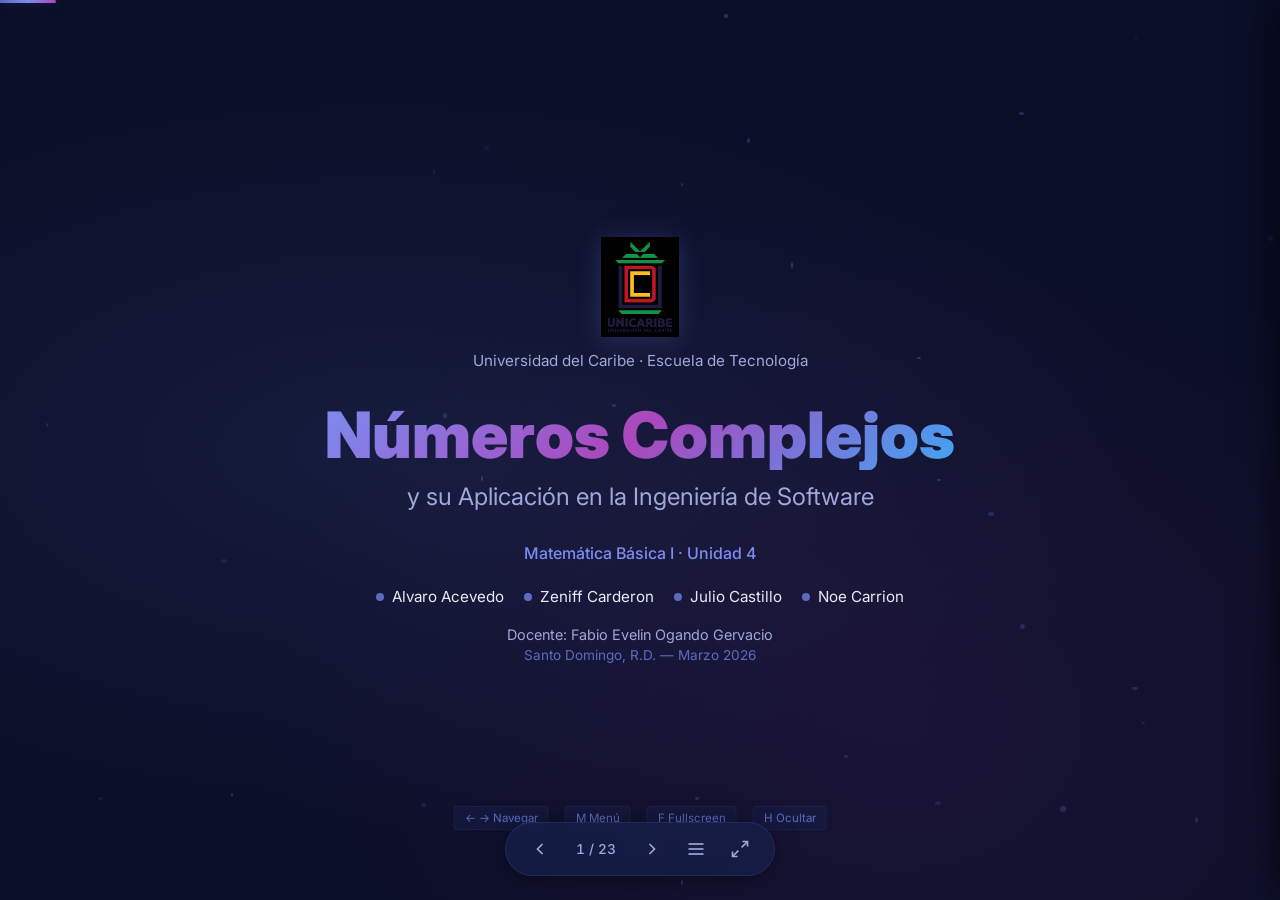
==== commit 0fb40e41: "feat: agregar logo UNICARIBE a la portada" ====
--- a/index.html
+++ b/index.html
@@ -50,7 +50,7 @@
       </div>
       <div class="cover-content">
         <div class="cover-university">
-          <div class="uni-badge">UNICARIBE</div>
+          <img src="unicaribe-logo.png" alt="Logo UNICARIBE" class="uni-logo">
           <p>Universidad del Caribe &middot; Escuela de Tecnología</p>
         </div>
         <h1 class="cover-title">
--- a/styles.css
+++ b/styles.css
@@ -288,7 +288,14 @@
   padding: 40px;
 }
 
-.cover-university { margin-bottom: 40px; }
+.cover-university { margin-bottom: 30px; }
+
+.uni-logo {
+  height: 100px;
+  width: auto;
+  margin-bottom: 10px;
+  filter: drop-shadow(0 2px 12px rgba(92, 107, 192, 0.3));
+}
 
 .uni-badge {
   display: inline-block;
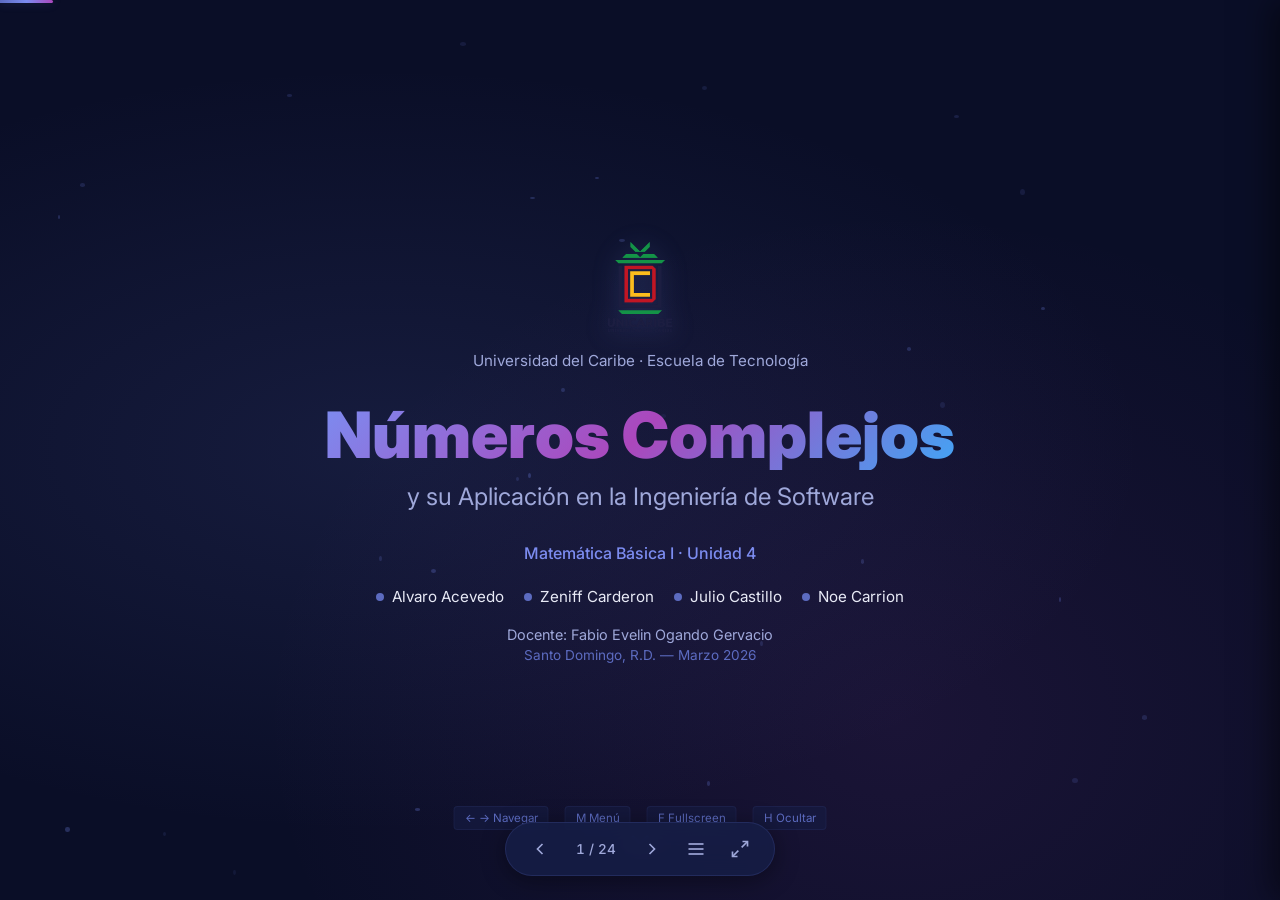
==== commit 9aad33d0: "feat: agregar slide de construcción progresiva del Mandelbrot" ====
--- a/index.html
+++ b/index.html
@@ -18,7 +18,7 @@
     <button class="nav-btn" id="btnPrev" title="Anterior (←)">
       <svg width="20" height="20" viewBox="0 0 24 24" fill="none" stroke="currentColor" stroke-width="2"><polyline points="15 18 9 12 15 6"/></svg>
     </button>
-    <span class="slide-counter" id="slideCounter">1 / 23</span>
+    <span class="slide-counter" id="slideCounter">1 / 24</span>
     <button class="nav-btn" id="btnNext" title="Siguiente (→)">
       <svg width="20" height="20" viewBox="0 0 24 24" fill="none" stroke="currentColor" stroke-width="2"><polyline points="9 18 15 12 9 6"/></svg>
     </button>
@@ -548,7 +548,43 @@
       </div>
     </section>
 
-    <!-- SLIDE 13: Criptografía -->
+    <!-- SLIDE 13: Construcción del Mandelbrot -->
+    <section class="slide" data-title="Construyendo el Mandelbrot" data-speaker="Alvaro Acevedo">
+      <div class="slide-inner">
+        <div class="speaker-badge">Alvaro Acevedo</div>
+        <div class="section-label">Demo en Vivo</div>
+        <h2 class="slide-title">Construyendo el Conjunto de Mandelbrot</h2>
+        <div class="mandelbrot-build-layout">
+          <div class="mandelbrot-build-center">
+            <canvas id="mandelbrotBuildCanvas" width="580" height="420"></canvas>
+            <div class="mandelbrot-build-info" id="mandelbrotBuildInfo">
+              <span id="buildProgress">Esperando...</span>
+              <span id="buildStats"></span>
+            </div>
+          </div>
+          <div class="mandelbrot-build-legend reveal-item">
+            <div class="build-step-card">
+              <span class="build-step-num">1</span>
+              <p>Para cada píxel, tomamos su coordenada como número complejo <strong>c</strong></p>
+            </div>
+            <div class="build-step-card">
+              <span class="build-step-num">2</span>
+              <p>Repetimos <strong>z = z² + c</strong> hasta 80 veces</p>
+            </div>
+            <div class="build-step-card">
+              <span class="build-step-num">3</span>
+              <p>Si |z| > 2 → <span style="color:#ef5350">escapa</span> (color según iteraciones)</p>
+            </div>
+            <div class="build-step-card">
+              <span class="build-step-num">4</span>
+              <p>Si nunca escapa → <span style="color:#66bb6a">pertenece al conjunto</span> (negro)</p>
+            </div>
+          </div>
+        </div>
+      </div>
+    </section>
+
+    <!-- SLIDE 14: Criptografía -->
     <section class="slide" data-title="4.3 Criptografía y Seguridad" data-speaker="Alvaro Acevedo">
       <div class="slide-inner">
         <div class="speaker-badge">Alvaro Acevedo</div>
--- a/styles.css
+++ b/styles.css
@@ -1409,6 +1409,87 @@
 }
 
 /* ============================================
+   MANDELBROT BUILD SLIDE
+   ============================================ */
+.mandelbrot-build-layout {
+  display: flex;
+  gap: 24px;
+  align-items: flex-start;
+}
+
+.mandelbrot-build-center {
+  flex: 1;
+  text-align: center;
+}
+
+.mandelbrot-build-center canvas {
+  width: 100%;
+  height: auto;
+  border-radius: var(--radius);
+  border: 1px solid rgba(92, 107, 192, 0.2);
+}
+
+.mandelbrot-build-info {
+  display: flex;
+  justify-content: space-between;
+  margin-top: 8px;
+  font-size: 0.8rem;
+  color: var(--accent);
+  font-family: 'JetBrains Mono', monospace;
+}
+
+.mandelbrot-build-legend {
+  width: 260px;
+  flex-shrink: 0;
+  display: flex;
+  flex-direction: column;
+  gap: 10px;
+}
+
+.build-step-card {
+  display: flex;
+  align-items: flex-start;
+  gap: 10px;
+  background: var(--bg-card);
+  border: 1px solid rgba(92, 107, 192, 0.12);
+  border-radius: var(--radius-sm);
+  padding: 10px 12px;
+}
+
+.build-step-num {
+  display: flex;
+  align-items: center;
+  justify-content: center;
+  min-width: 26px;
+  height: 26px;
+  border-radius: 50%;
+  background: var(--accent);
+  color: white;
+  font-weight: 700;
+  font-size: 0.8rem;
+}
+
+.build-step-card p {
+  font-size: 0.82rem;
+  line-height: 1.4;
+  color: var(--text-dim);
+}
+
+@media (max-width: 1024px) {
+  .mandelbrot-build-layout {
+    flex-direction: column;
+  }
+  .mandelbrot-build-legend {
+    width: 100%;
+    flex-direction: row;
+    flex-wrap: wrap;
+  }
+  .build-step-card {
+    flex: 1 1 45%;
+  }
+}
+
+/* ============================================
    TABLE
    ============================================ */
 .table-wrapper {
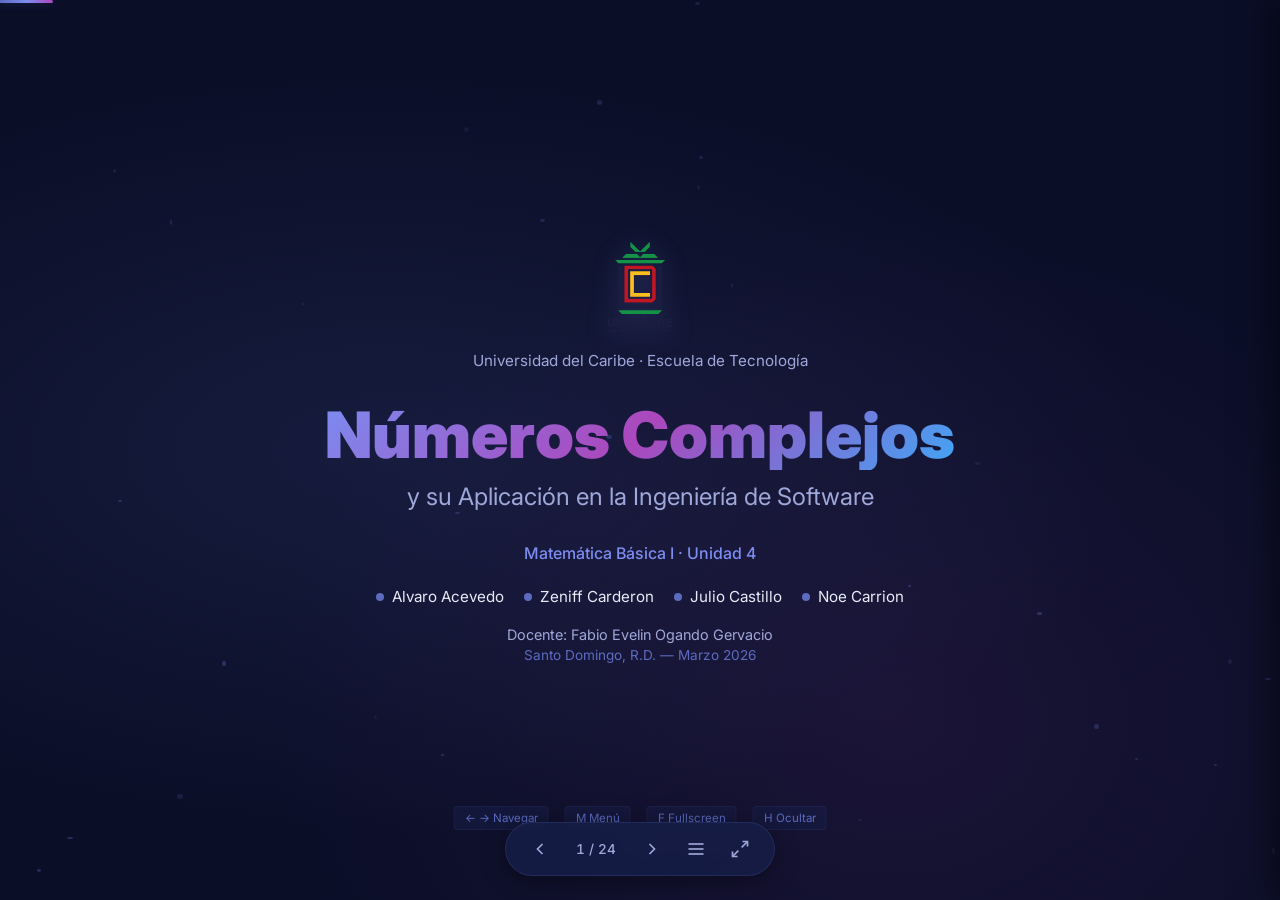
==== commit 3130b2f2: "feat: zoom infinito en Mandelbrot + fix título cortado" ====
--- a/index.html
+++ b/index.html
@@ -556,7 +556,7 @@
         <h2 class="slide-title">Construyendo el Conjunto de Mandelbrot</h2>
         <div class="mandelbrot-build-layout">
           <div class="mandelbrot-build-center">
-            <canvas id="mandelbrotBuildCanvas" width="580" height="420"></canvas>
+            <canvas id="mandelbrotBuildCanvas" width="560" height="380"></canvas>
             <div class="mandelbrot-build-info" id="mandelbrotBuildInfo">
               <span id="buildProgress">Esperando...</span>
               <span id="buildStats"></span>
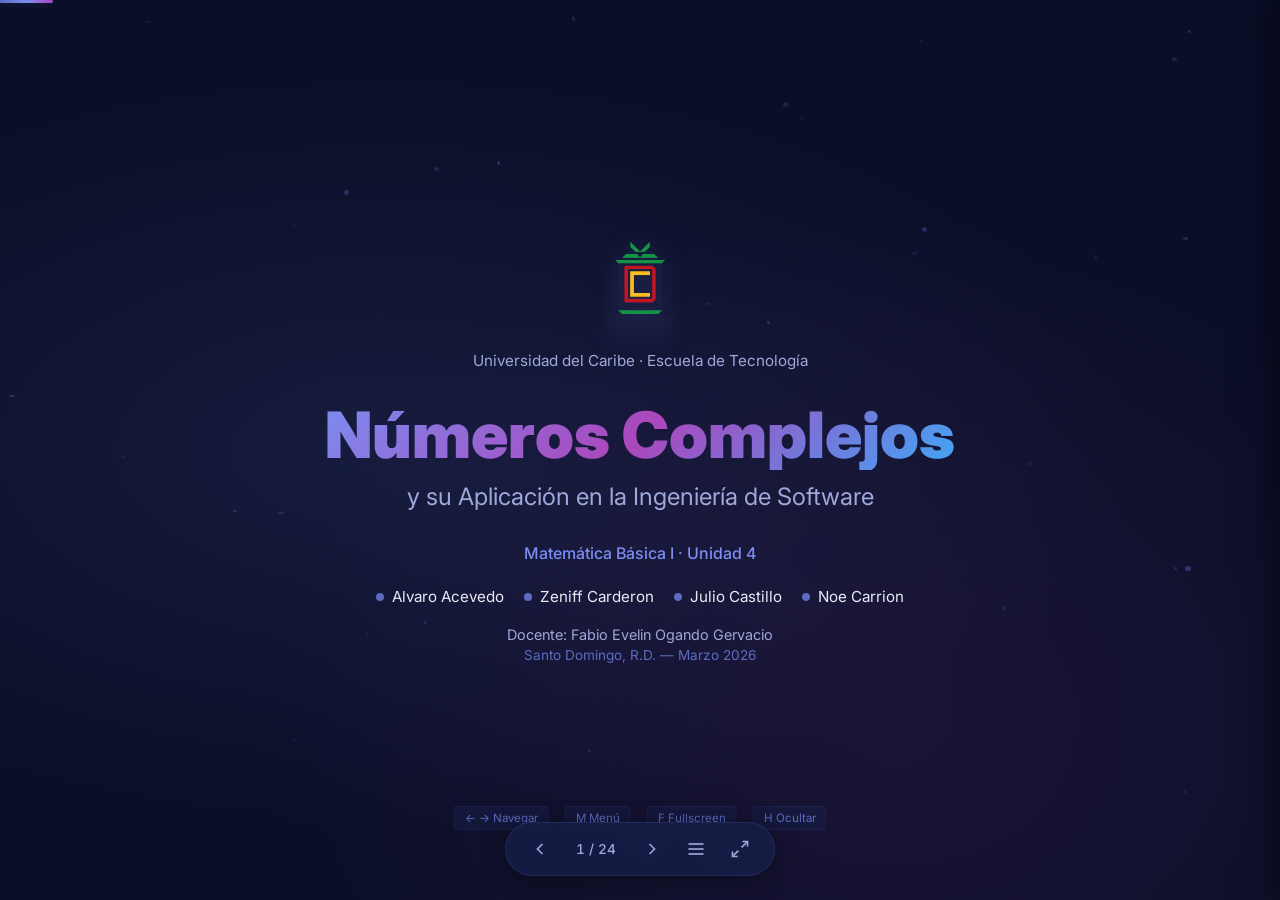
==== commit 28ee2df9: "feat: zoom interactivo manual en Mandelbrot (slide 13) Reemplaza el zoom automático por controles ma" ====
--- a/index.html
+++ b/index.html
@@ -556,7 +556,7 @@
         <h2 class="slide-title">Construyendo el Conjunto de Mandelbrot</h2>
         <div class="mandelbrot-build-layout">
           <div class="mandelbrot-build-center">
-            <canvas id="mandelbrotBuildCanvas" width="560" height="380"></canvas>
+            <canvas id="mandelbrotBuildCanvas" width="560" height="380" style="cursor:crosshair"></canvas>
             <div class="mandelbrot-build-info" id="mandelbrotBuildInfo">
               <span id="buildProgress">Esperando...</span>
               <span id="buildStats"></span>
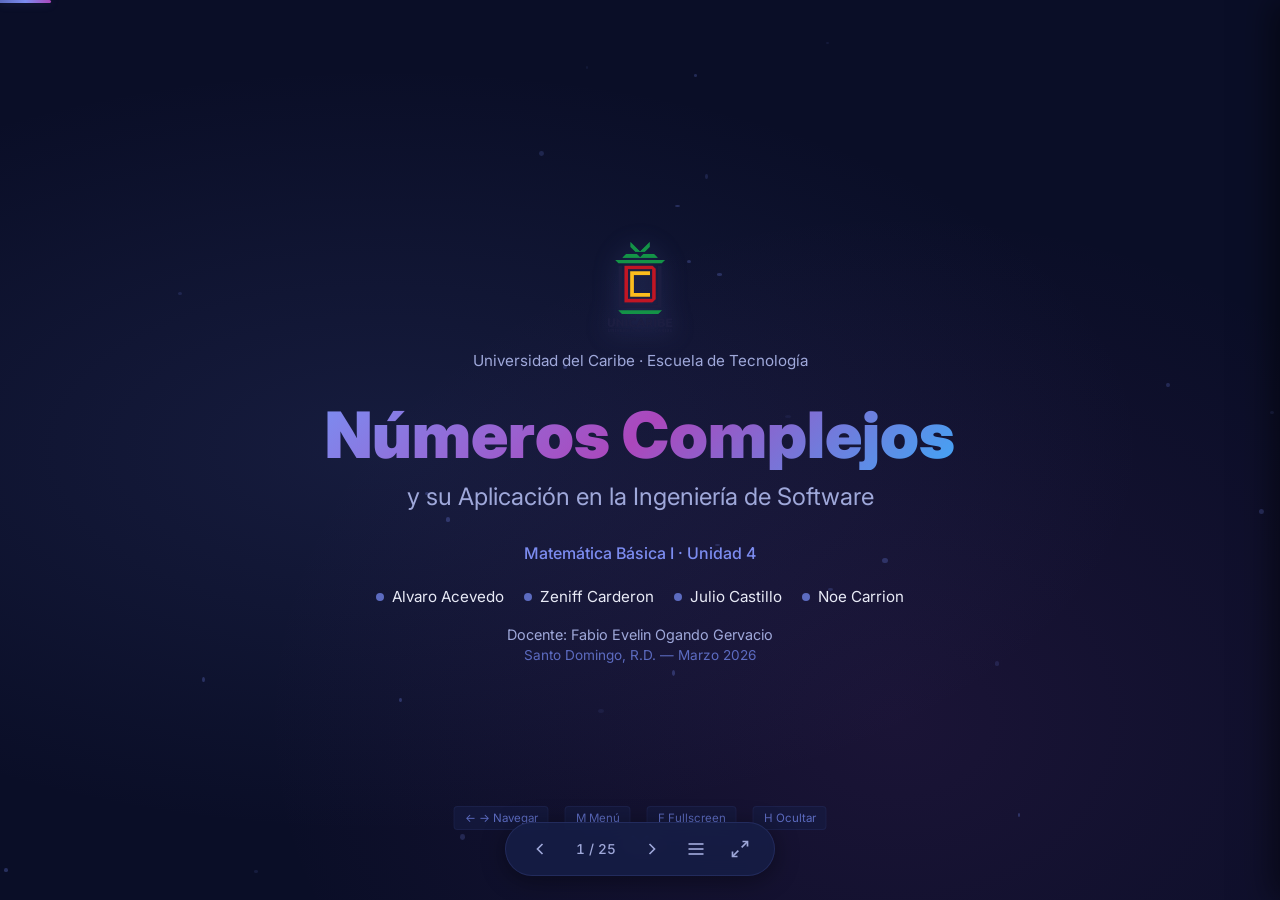
==== commit 5b691718: "feat: agregar slide de árbol fractal interactivo Nuevo slide después de Videojuegos que demuestra ro" ====
--- a/index.html
+++ b/index.html
@@ -18,7 +18,7 @@
     <button class="nav-btn" id="btnPrev" title="Anterior (←)">
       <svg width="20" height="20" viewBox="0 0 24 24" fill="none" stroke="currentColor" stroke-width="2"><polyline points="15 18 9 12 15 6"/></svg>
     </button>
-    <span class="slide-counter" id="slideCounter">1 / 24</span>
+    <span class="slide-counter" id="slideCounter">1 / 25</span>
     <button class="nav-btn" id="btnNext" title="Siguiente (→)">
       <svg width="20" height="20" viewBox="0 0 24 24" fill="none" stroke="currentColor" stroke-width="2"><polyline points="9 18 15 12 9 6"/></svg>
     </button>
@@ -112,7 +112,7 @@
               <span class="agenda-speaker">Alvaro Acevedo</span>
             </div>
           </div>
-          <div class="agenda-card" onclick="goToSlide(16)">
+          <div class="agenda-card" onclick="goToSlide(17)">
             <div class="agenda-num">05</div>
             <div class="agenda-info">
               <h4>Telecom, Robótica y Cuántica</h4>
@@ -120,7 +120,7 @@
               <span class="agenda-speaker">Julio Castillo</span>
             </div>
           </div>
-          <div class="agenda-card" onclick="goToSlide(20)">
+          <div class="agenda-card" onclick="goToSlide(21)">
             <div class="agenda-num">06</div>
             <div class="agenda-info">
               <h4>Conclusiones</h4>
@@ -716,7 +716,50 @@
       </div>
     </section>
 
-    <!-- SLIDE 16: Transición -->
+    <!-- SLIDE 16: Árbol Fractal (Demo) -->
+    <section class="slide" data-title="Demo: Árbol Fractal" data-speaker="Alvaro Acevedo">
+      <div class="slide-inner">
+        <div class="speaker-badge">Alvaro Acevedo</div>
+        <div class="section-label">Demo en Vivo</div>
+        <h2 class="slide-title">Árbol Fractal: Rotaciones en Acción</h2>
+        <div class="fractal-tree-layout">
+          <div class="fractal-tree-canvas-wrap">
+            <canvas id="fractalTreeCanvas" width="560" height="420"></canvas>
+            <div class="fractal-tree-info" id="fractalTreeInfo">
+              <span id="treeAngleLabel">Ángulo: 25°</span>
+              <span id="treeDepthLabel">Profundidad: 10</span>
+            </div>
+          </div>
+          <div class="fractal-tree-controls reveal-item">
+            <div class="tree-control-card">
+              <label for="treeAngleSlider">Ángulo θ de las ramas</label>
+              <input type="range" id="treeAngleSlider" min="5" max="80" value="25" step="1">
+              <div class="tree-slider-labels"><span>5°</span><span>80°</span></div>
+            </div>
+            <div class="tree-control-card">
+              <label for="treeDepthSlider">Profundidad (recursión)</label>
+              <input type="range" id="treeDepthSlider" min="1" max="13" value="10" step="1">
+              <div class="tree-slider-labels"><span>1</span><span>13</span></div>
+            </div>
+            <div class="tree-formula-card reveal-item">
+              <p><strong>Cada rama usa:</strong></p>
+              <code>z' = z + L · e^(iθ)</code>
+              <p class="tree-formula-explain">Multiplicar por <em>e^(iθ)</em> rota la dirección θ grados. Reducir L achica la rama.</p>
+            </div>
+            <div class="tree-uses-card reveal-item">
+              <p><strong>Se usa en:</strong></p>
+              <ul>
+                <li>Generación de vegetación en videojuegos</li>
+                <li>L-Systems (No Man's Sky, Houdini)</li>
+                <li>Arte generativo y VFX</li>
+              </ul>
+            </div>
+          </div>
+        </div>
+      </div>
+    </section>
+
+    <!-- SLIDE 17: Transición -->
     <section class="slide slide-transition" data-title="— Aplicaciones Avanzadas">
       <div class="transition-content">
         <div class="transition-number">Parte IV</div>
--- a/styles.css
+++ b/styles.css
@@ -1490,6 +1490,173 @@
 }
 
 /* ============================================
+   FRACTAL TREE
+   ============================================ */
+.fractal-tree-layout {
+  display: flex;
+  gap: 24px;
+  align-items: flex-start;
+}
+
+.fractal-tree-canvas-wrap {
+  flex: 1;
+  text-align: center;
+}
+
+.fractal-tree-canvas-wrap canvas {
+  width: 100%;
+  height: auto;
+  border-radius: var(--radius);
+  border: 1px solid rgba(92, 107, 192, 0.2);
+}
+
+.fractal-tree-info {
+  display: flex;
+  justify-content: space-between;
+  margin-top: 8px;
+  font-size: 0.8rem;
+  color: var(--accent);
+  font-family: 'JetBrains Mono', monospace;
+}
+
+.fractal-tree-controls {
+  width: 260px;
+  flex-shrink: 0;
+  display: flex;
+  flex-direction: column;
+  gap: 12px;
+}
+
+.tree-control-card {
+  background: var(--bg-card);
+  border: 1px solid rgba(92, 107, 192, 0.12);
+  border-radius: var(--radius-sm);
+  padding: 12px 14px;
+}
+
+.tree-control-card label {
+  display: block;
+  font-size: 0.82rem;
+  font-weight: 600;
+  color: var(--text-muted);
+  margin-bottom: 8px;
+}
+
+.tree-control-card input[type="range"] {
+  width: 100%;
+  height: 6px;
+  -webkit-appearance: none;
+  appearance: none;
+  background: rgba(92, 107, 192, 0.2);
+  border-radius: 3px;
+  outline: none;
+  cursor: pointer;
+}
+
+.tree-control-card input[type="range"]::-webkit-slider-thumb {
+  -webkit-appearance: none;
+  appearance: none;
+  width: 18px;
+  height: 18px;
+  border-radius: 50%;
+  background: var(--accent-bright);
+  border: 2px solid var(--bg-dark);
+  cursor: pointer;
+  transition: transform 0.15s;
+}
+
+.tree-control-card input[type="range"]::-webkit-slider-thumb:hover {
+  transform: scale(1.2);
+}
+
+.tree-control-card input[type="range"]::-moz-range-thumb {
+  width: 18px;
+  height: 18px;
+  border-radius: 50%;
+  background: var(--accent-bright);
+  border: 2px solid var(--bg-dark);
+  cursor: pointer;
+}
+
+.tree-slider-labels {
+  display: flex;
+  justify-content: space-between;
+  font-size: 0.7rem;
+  color: var(--text-dim);
+  margin-top: 4px;
+}
+
+.tree-formula-card {
+  background: var(--bg-card);
+  border: 1px solid rgba(102, 187, 106, 0.2);
+  border-radius: var(--radius-sm);
+  padding: 12px 14px;
+}
+
+.tree-formula-card p {
+  font-size: 0.8rem;
+  color: var(--text-dim);
+  line-height: 1.4;
+}
+
+.tree-formula-card code {
+  display: block;
+  text-align: center;
+  font-size: 1.05rem;
+  font-weight: 700;
+  color: #66bb6a;
+  padding: 6px 0;
+  font-family: 'JetBrains Mono', monospace;
+}
+
+.tree-formula-explain {
+  margin-top: 4px;
+  font-size: 0.75rem !important;
+  color: var(--text-dim) !important;
+}
+
+.tree-uses-card {
+  background: var(--bg-card);
+  border: 1px solid rgba(92, 107, 192, 0.12);
+  border-radius: var(--radius-sm);
+  padding: 12px 14px;
+}
+
+.tree-uses-card p {
+  font-size: 0.82rem;
+  color: var(--text-muted);
+  margin-bottom: 6px;
+}
+
+.tree-uses-card ul {
+  list-style: none;
+  padding: 0;
+  margin: 0;
+}
+
+.tree-uses-card ul li {
+  font-size: 0.78rem;
+  color: var(--text-dim);
+  padding: 2px 0 2px 14px;
+  position: relative;
+}
+
+.tree-uses-card ul li::before {
+  content: '→';
+  position: absolute;
+  left: 0;
+  color: var(--accent);
+}
+
+@media (max-width: 1024px) {
+  .fractal-tree-layout { flex-direction: column; }
+  .fractal-tree-controls { width: 100%; flex-direction: row; flex-wrap: wrap; }
+  .tree-control-card { flex: 1 1 45%; }
+  .tree-formula-card { flex: 1 1 100%; }
+  .tree-uses-card { flex: 1 1 100%; }
+}
+
+/* ============================================
    TABLE
    ============================================ */
 .table-wrapper {
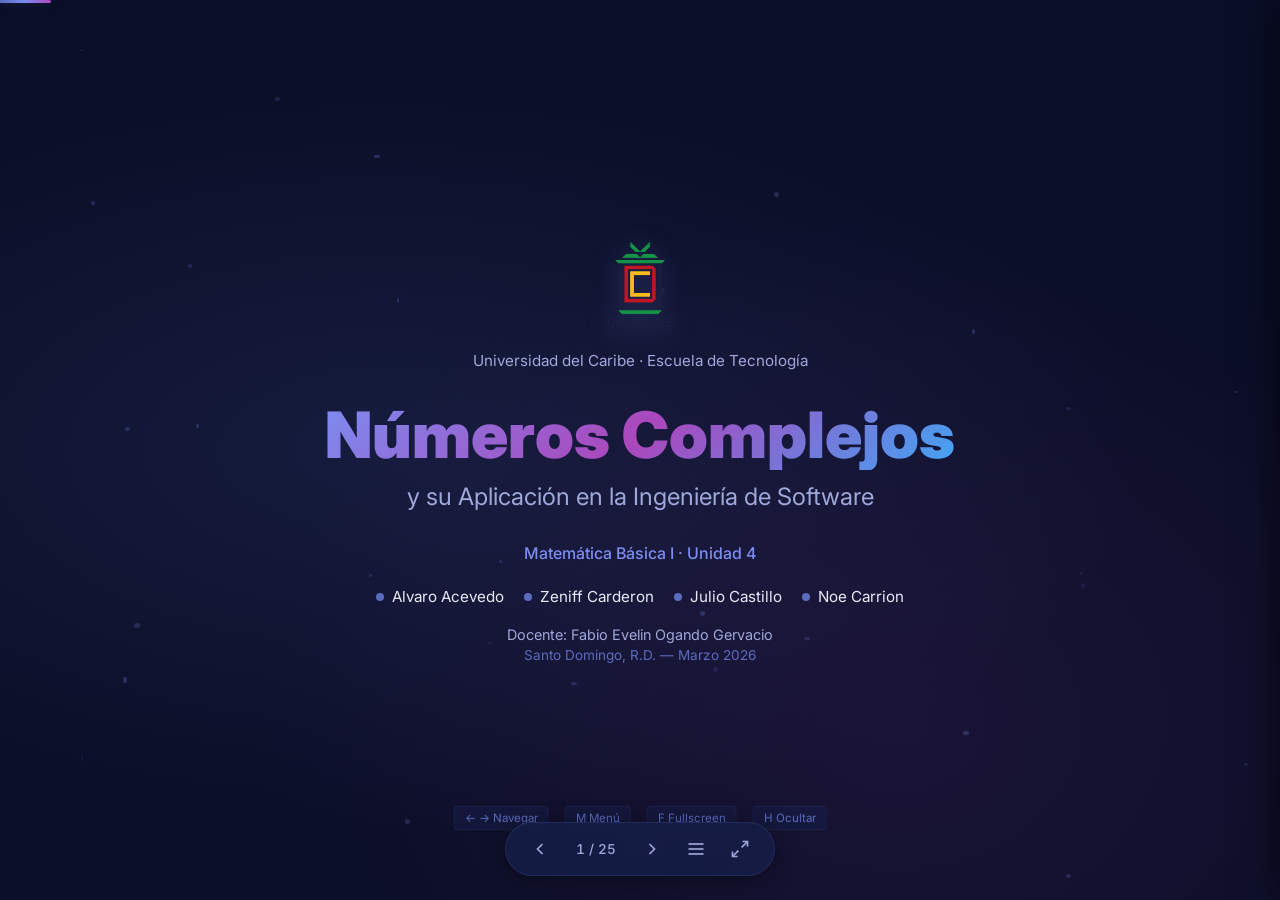
==== commit 1b6de074: "feat: upgrade árbol fractal con ángulos asimétricos y paletas de color - Ángulos independientes para" ====
--- a/index.html
+++ b/index.html
@@ -723,36 +723,44 @@
         <div class="section-label">Demo en Vivo</div>
         <h2 class="slide-title">Árbol Fractal: Rotaciones en Acción</h2>
         <div class="fractal-tree-layout">
+          <div class="fractal-tree-controls reveal-item">
+            <div class="tree-params-label">PARÁMETROS</div>
+            <div class="tree-control-card">
+              <div class="tree-slider-header"><span>Profundidad</span><span id="treeDepthVal">11</span></div>
+              <input type="range" id="treeDepthSlider" min="1" max="13" value="11" step="1">
+            </div>
+            <div class="tree-control-card">
+              <div class="tree-slider-header"><span>Ángulo izq θ₁</span><span id="treeAngleLVal">45°</span></div>
+              <input type="range" id="treeAngleLSlider" min="5" max="85" value="45" step="1">
+            </div>
+            <div class="tree-control-card">
+              <div class="tree-slider-header"><span>Ángulo der θ₂</span><span id="treeAngleRVal">25°</span></div>
+              <input type="range" id="treeAngleRSlider" min="5" max="85" value="25" step="1">
+            </div>
+            <div class="tree-control-card">
+              <div class="tree-slider-header"><span>Longitud tronco</span><span id="treeTrunkVal">108</span></div>
+              <input type="range" id="treeTrunkSlider" min="40" max="180" value="108" step="1">
+            </div>
+            <div class="tree-params-label">COLOR</div>
+            <div class="tree-color-row" id="treeColorRow">
+              <button class="tree-color-btn active" data-palette="fire" title="Fuego"><span style="background:linear-gradient(135deg,#ff6a00,#ee0979)"></span></button>
+              <button class="tree-color-btn" data-palette="nature" title="Natural"><span style="background:linear-gradient(135deg,#8B4513,#66bb6a)"></span></button>
+              <button class="tree-color-btn" data-palette="ice" title="Hielo"><span style="background:linear-gradient(135deg,#00d2ff,#928dff)"></span></button>
+              <button class="tree-color-btn" data-palette="gold" title="Oro"><span style="background:linear-gradient(135deg,#f7971e,#ffd200)"></span></button>
+              <button class="tree-color-btn" data-palette="neon" title="Neón"><span style="background:linear-gradient(135deg,#b721ff,#21d4fd)"></span></button>
+              <button class="tree-color-btn" data-palette="mono" title="Mono"><span style="background:linear-gradient(135deg,#ccc,#555)"></span></button>
+            </div>
+            <div class="tree-formula-card reveal-item">
+              <p>Cada rama → dos hijos</p>
+              <p>rotados con <strong style="color:#66bb6a">e^(iθ₁)</strong> y <strong style="color:#66bb6a">e^(iθ₂)</strong></p>
+              <p><strong style="color:#5c6bc0">Autosimilar → fractal puro</strong></p>
+            </div>
+          </div>
           <div class="fractal-tree-canvas-wrap">
-            <canvas id="fractalTreeCanvas" width="560" height="420"></canvas>
+            <canvas id="fractalTreeCanvas" width="700" height="500"></canvas>
             <div class="fractal-tree-info" id="fractalTreeInfo">
-              <span id="treeAngleLabel">Ángulo: 25°</span>
-              <span id="treeDepthLabel">Profundidad: 10</span>
-            </div>
-          </div>
-          <div class="fractal-tree-controls reveal-item">
-            <div class="tree-control-card">
-              <label for="treeAngleSlider">Ángulo θ de las ramas</label>
-              <input type="range" id="treeAngleSlider" min="5" max="80" value="25" step="1">
-              <div class="tree-slider-labels"><span>5°</span><span>80°</span></div>
-            </div>
-            <div class="tree-control-card">
-              <label for="treeDepthSlider">Profundidad (recursión)</label>
-              <input type="range" id="treeDepthSlider" min="1" max="13" value="10" step="1">
-              <div class="tree-slider-labels"><span>1</span><span>13</span></div>
-            </div>
-            <div class="tree-formula-card reveal-item">
-              <p><strong>Cada rama usa:</strong></p>
-              <code>z' = z + L · e^(iθ)</code>
-              <p class="tree-formula-explain">Multiplicar por <em>e^(iθ)</em> rota la dirección θ grados. Reducir L achica la rama.</p>
-            </div>
-            <div class="tree-uses-card reveal-item">
-              <p><strong>Se usa en:</strong></p>
-              <ul>
-                <li>Generación de vegetación en videojuegos</li>
-                <li>L-Systems (No Man's Sky, Houdini)</li>
-                <li>Arte generativo y VFX</li>
-              </ul>
+              <span id="treeBranchCount">ramas: 0</span>
+              <span id="treeCanvasSize">canvas: 700×500</span>
             </div>
           </div>
         </div>
--- a/styles.css
+++ b/styles.css
@@ -1494,7 +1494,7 @@
    ============================================ */
 .fractal-tree-layout {
   display: flex;
-  gap: 24px;
+  gap: 20px;
   align-items: flex-start;
 }
 
@@ -1508,43 +1508,65 @@
   height: auto;
   border-radius: var(--radius);
   border: 1px solid rgba(92, 107, 192, 0.2);
+  background: #0a0e27;
 }
 
 .fractal-tree-info {
   display: flex;
   justify-content: space-between;
-  margin-top: 8px;
-  font-size: 0.8rem;
-  color: var(--accent);
+  margin-top: 6px;
+  font-size: 0.75rem;
+  color: var(--text-dim);
   font-family: 'JetBrains Mono', monospace;
 }
 
 .fractal-tree-controls {
-  width: 260px;
+  width: 230px;
   flex-shrink: 0;
   display: flex;
   flex-direction: column;
-  gap: 12px;
+  gap: 8px;
+}
+
+.tree-params-label {
+  font-size: 0.65rem;
+  font-weight: 700;
+  letter-spacing: 0.12em;
+  color: var(--text-dim);
+  text-transform: uppercase;
+  margin-top: 4px;
 }
 
 .tree-control-card {
   background: var(--bg-card);
-  border: 1px solid rgba(92, 107, 192, 0.12);
+  border: 1px solid rgba(92, 107, 192, 0.1);
   border-radius: var(--radius-sm);
-  padding: 12px 14px;
-}
-
-.tree-control-card label {
-  display: block;
+  padding: 8px 12px;
+}
+
+.tree-slider-header {
+  display: flex;
+  justify-content: space-between;
+  align-items: center;
+  margin-bottom: 6px;
+}
+
+.tree-slider-header span:first-child {
+  font-size: 0.78rem;
+  font-weight: 500;
+  color: var(--text-muted);
+}
+
+.tree-slider-header span:last-child {
   font-size: 0.82rem;
-  font-weight: 600;
-  color: var(--text-muted);
-  margin-bottom: 8px;
+  font-weight: 700;
+  color: var(--accent-bright);
+  font-family: 'JetBrains Mono', monospace;
 }
 
 .tree-control-card input[type="range"] {
   width: 100%;
-  height: 6px;
+  height: 5px;
   -webkit-appearance: none;
   appearance: none;
   background: rgba(92, 107, 192, 0.2);
@@ -1556,104 +1578,83 @@
 .tree-control-card input[type="range"]::-webkit-slider-thumb {
   -webkit-appearance: none;
   appearance: none;
-  width: 18px;
-  height: 18px;
+  width: 16px;
+  height: 16px;
   border-radius: 50%;
-  background: var(--accent-bright);
-  border: 2px solid var(--bg-dark);
+  background: #66bb6a;
+  border: 2px solid #0a0e27;
   cursor: pointer;
+  box-shadow: 0 0 6px rgba(102, 187, 106, 0.5);
   transition: transform 0.15s;
 }
 
 .tree-control-card input[type="range"]::-webkit-slider-thumb:hover {
-  transform: scale(1.2);
+  transform: scale(1.25);
 }
 
 .tree-control-card input[type="range"]::-moz-range-thumb {
-  width: 18px;
-  height: 18px;
+  width: 16px;
+  height: 16px;
   border-radius: 50%;
-  background: var(--accent-bright);
-  border: 2px solid var(--bg-dark);
+  background: #66bb6a;
+  border: 2px solid #0a0e27;
   cursor: pointer;
-}
-
-.tree-slider-labels {
-  display: flex;
-  justify-content: space-between;
-  font-size: 0.7rem;
-  color: var(--text-dim);
-  margin-top: 4px;
+  box-shadow: 0 0 6px rgba(102, 187, 106, 0.5);
+}
+
+.tree-color-row {
+  display: flex;
+  gap: 6px;
+  padding: 4px 0;
+}
+
+.tree-color-btn {
+  width: 30px;
+  height: 30px;
+  border-radius: 50%;
+  border: 2px solid transparent;
+  background: none;
+  cursor: pointer;
+  padding: 2px;
+  transition: border-color 0.2s, transform 0.15s;
+}
+
+.tree-color-btn span {
+  display: block;
+  width: 100%;
+  height: 100%;
+  border-radius: 50%;
+}
+
+.tree-color-btn:hover {
+  transform: scale(1.15);
+}
+
+.tree-color-btn.active {
+  border-color: #66bb6a;
+  box-shadow: 0 0 8px rgba(102, 187, 106, 0.4);
 }
 
 .tree-formula-card {
   background: var(--bg-card);
-  border: 1px solid rgba(102, 187, 106, 0.2);
+  border-left: 3px solid rgba(102, 187, 106, 0.4);
   border-radius: var(--radius-sm);
-  padding: 12px 14px;
+  padding: 10px 12px;
 }
 
 .tree-formula-card p {
-  font-size: 0.8rem;
+  font-size: 0.75rem;
   color: var(--text-dim);
-  line-height: 1.4;
-}
-
-.tree-formula-card code {
-  display: block;
-  text-align: center;
-  font-size: 1.05rem;
-  font-weight: 700;
-  color: #66bb6a;
-  padding: 6px 0;
-  font-family: 'JetBrains Mono', monospace;
-}
-
-.tree-formula-explain {
-  margin-top: 4px;
-  font-size: 0.75rem !important;
-  color: var(--text-dim) !important;
-}
-
-.tree-uses-card {
-  background: var(--bg-card);
-  border: 1px solid rgba(92, 107, 192, 0.12);
-  border-radius: var(--radius-sm);
-  padding: 12px 14px;
-}
-
-.tree-uses-card p {
-  font-size: 0.82rem;
-  color: var(--text-muted);
-  margin-bottom: 6px;
-}
-
-.tree-uses-card ul {
-  list-style: none;
-  padding: 0;
+  line-height: 1.5;
   margin: 0;
 }
 
-.tree-uses-card ul li {
-  font-size: 0.78rem;
-  color: var(--text-dim);
-  padding: 2px 0 2px 14px;
-  position: relative;
-}
-
-.tree-uses-card ul li::before {
-  content: '→';
-  position: absolute;
-  left: 0;
-  color: var(--accent);
-}
-
 @media (max-width: 1024px) {
-  .fractal-tree-layout { flex-direction: column; }
-  .fractal-tree-controls { width: 100%; flex-direction: row; flex-wrap: wrap; }
+  .fractal-tree-layout { flex-direction: column-reverse; }
+  .fractal-tree-controls { width: 100%; flex-direction: row; flex-wrap: wrap; gap: 6px; }
   .tree-control-card { flex: 1 1 45%; }
   .tree-formula-card { flex: 1 1 100%; }
-  .tree-uses-card { flex: 1 1 100%; }
+  .tree-color-row { flex: 1 1 100%; }
 }
 
 /* ============================================
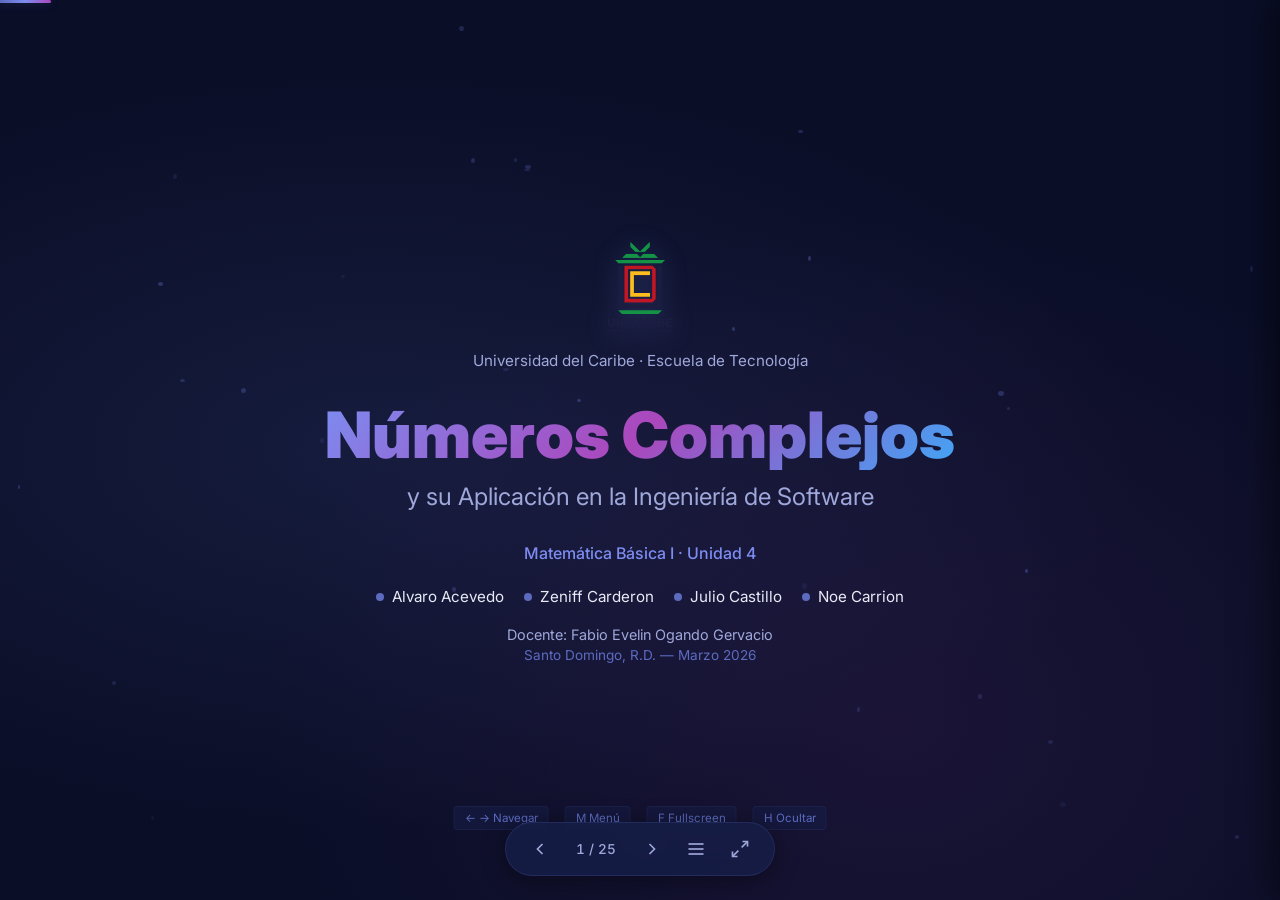
==== commit f449bd88: "feat: agregar toggle de conjugado z̄ al árbol fractal Activa/desactiva el reflejo del árbol usando e" ====
--- a/index.html
+++ b/index.html
@@ -749,6 +749,16 @@
               <button class="tree-color-btn" data-palette="gold" title="Oro"><span style="background:linear-gradient(135deg,#f7971e,#ffd200)"></span></button>
               <button class="tree-color-btn" data-palette="neon" title="Neón"><span style="background:linear-gradient(135deg,#b721ff,#21d4fd)"></span></button>
               <button class="tree-color-btn" data-palette="mono" title="Mono"><span style="background:linear-gradient(135deg,#ccc,#555)"></span></button>
+            </div>
+            <div class="tree-params-label">CONJUGADO z̄</div>
+            <div class="tree-control-card">
+              <div class="tree-toggle-row">
+                <span>Reflejo (a − bi)</span>
+                <label class="tree-switch">
+                  <input type="checkbox" id="treeConjugateToggle">
+                  <span class="tree-switch-slider"></span>
+                </label>
+              </div>
             </div>
             <div class="tree-formula-card reveal-item">
               <p>Cada rama → dos hijos</p>
--- a/styles.css
+++ b/styles.css
@@ -1635,6 +1635,59 @@
   box-shadow: 0 0 8px rgba(102, 187, 106, 0.4);
 }
 
+.tree-toggle-row {
+  display: flex;
+  justify-content: space-between;
+  align-items: center;
+  font-size: 0.78rem;
+  color: var(--text-muted);
+  font-weight: 500;
+}
+
+.tree-switch {
+  position: relative;
+  display: inline-block;
+  width: 40px;
+  height: 22px;
+}
+
+.tree-switch input {
+  opacity: 0;
+  width: 0;
+  height: 0;
+}
+
+.tree-switch-slider {
+  position: absolute;
+  cursor: pointer;
+  inset: 0;
+  background: rgba(92, 107, 192, 0.25);
+  border-radius: 22px;
+  transition: 0.25s;
+}
+
+.tree-switch-slider::before {
+  content: '';
+  position: absolute;
+  height: 16px;
+  width: 16px;
+  left: 3px;
+  bottom: 3px;
+  background: #9fa8da;
+  border-radius: 50%;
+  transition: 0.25s;
+}
+
+.tree-switch input:checked + .tree-switch-slider {
+  background: rgba(102, 187, 106, 0.4);
+}
+
+.tree-switch input:checked + .tree-switch-slider::before {
+  transform: translateX(18px);
+  background: #66bb6a;
+  box-shadow: 0 0 6px rgba(102, 187, 106, 0.5);
+}
+
 .tree-formula-card {
   background: var(--bg-card);
   border-left: 3px solid rgba(102, 187, 106, 0.4);
